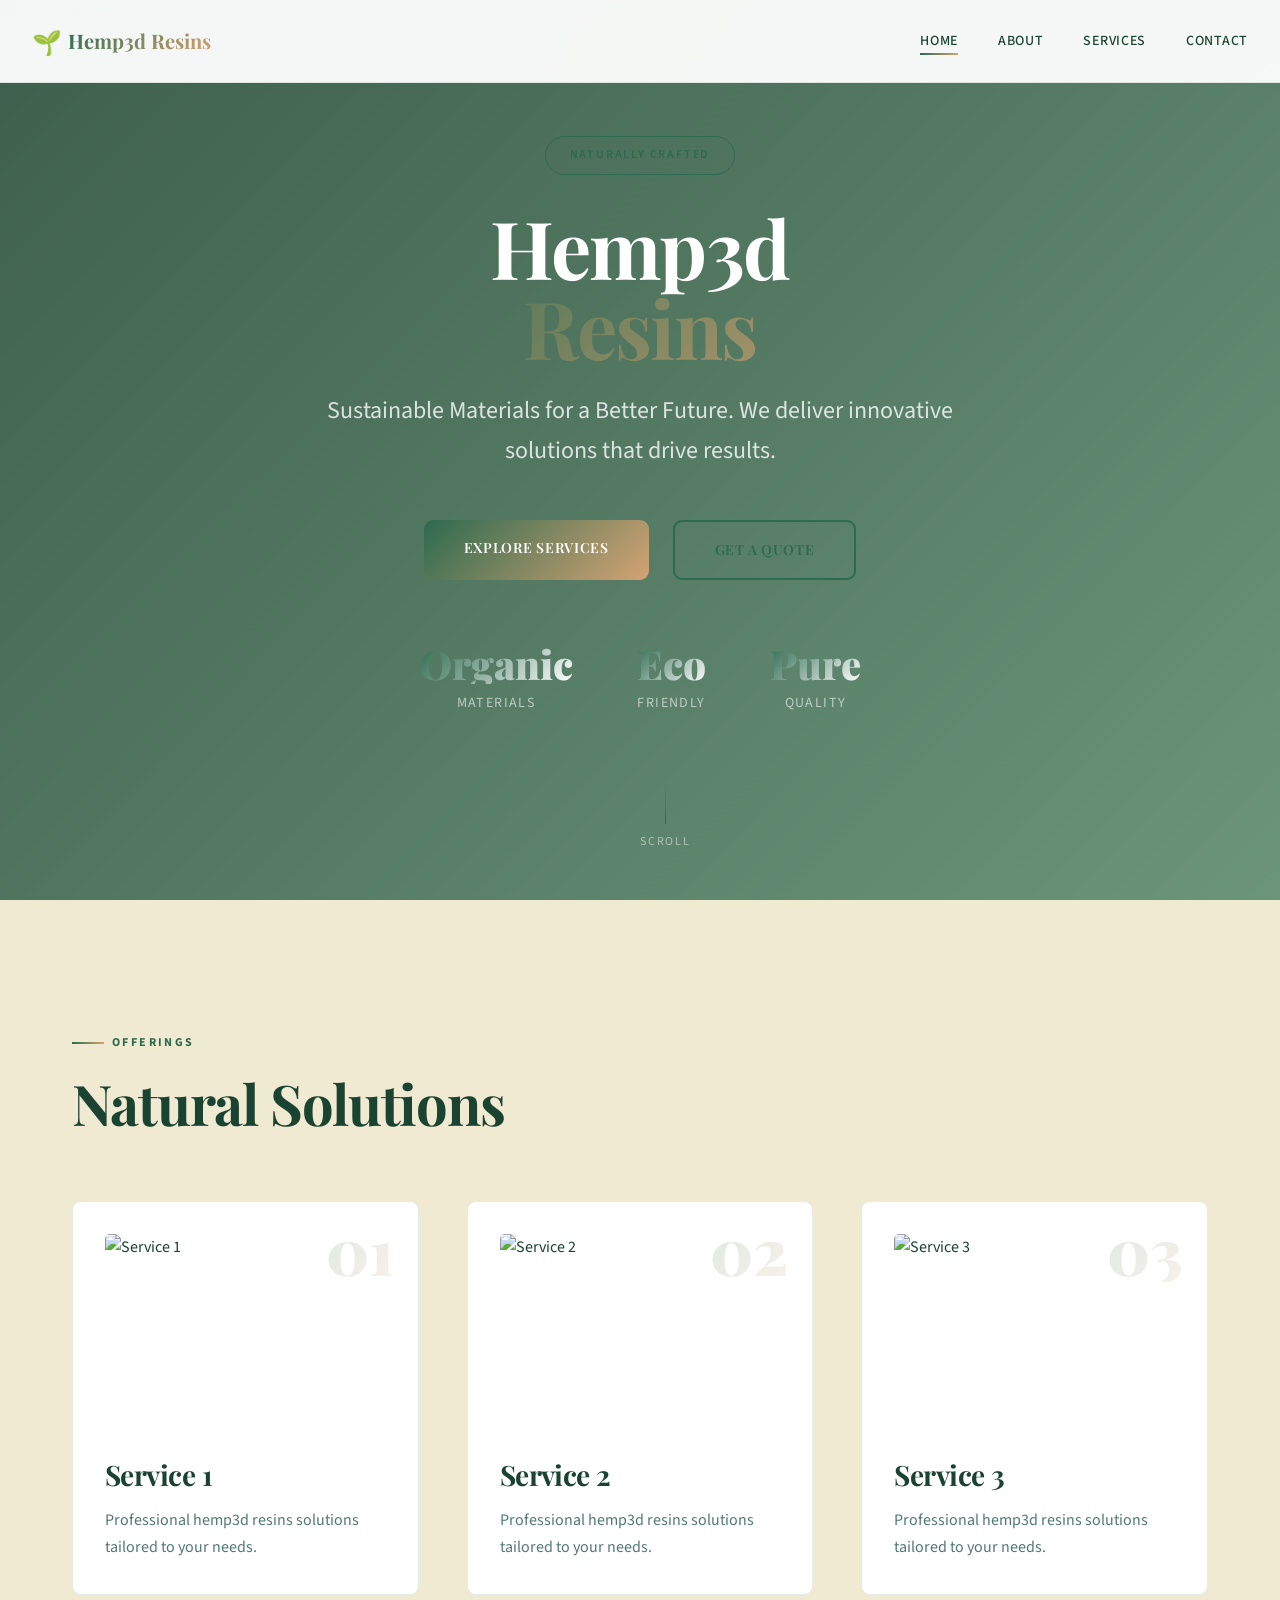
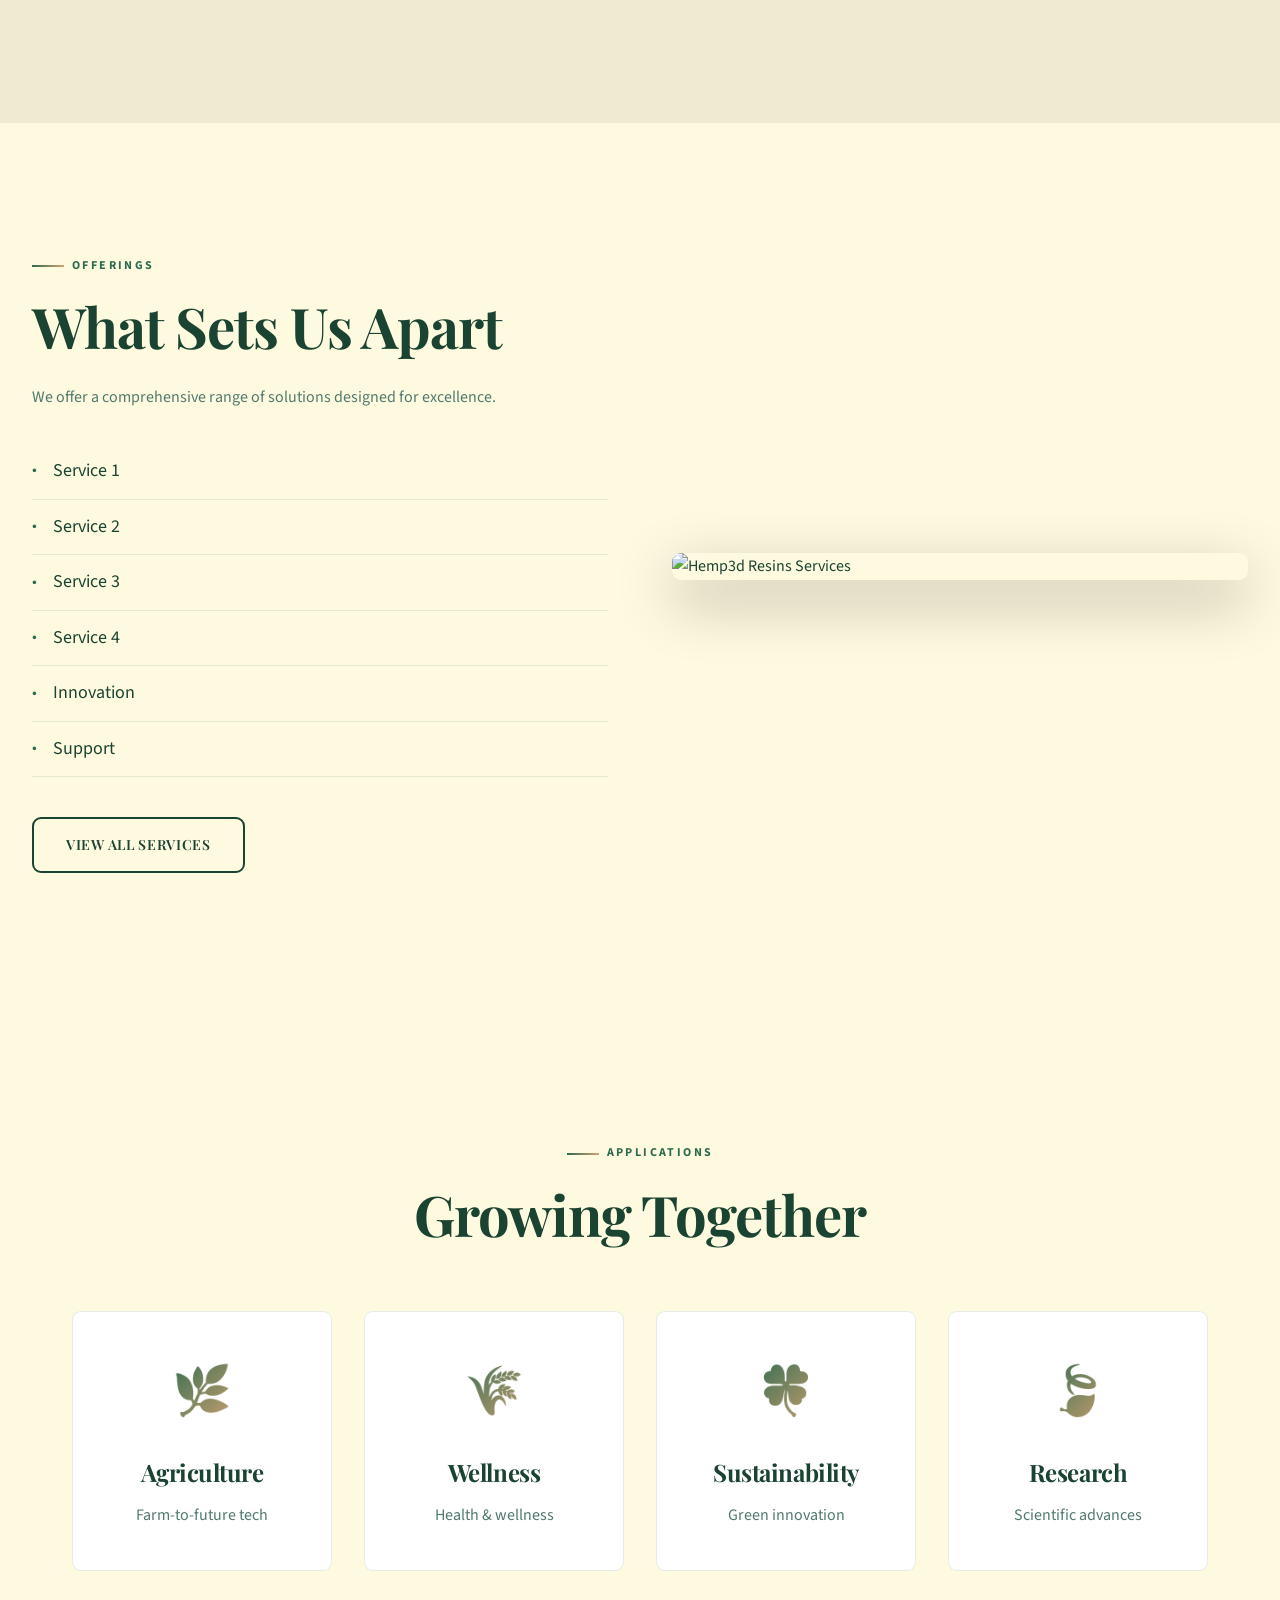
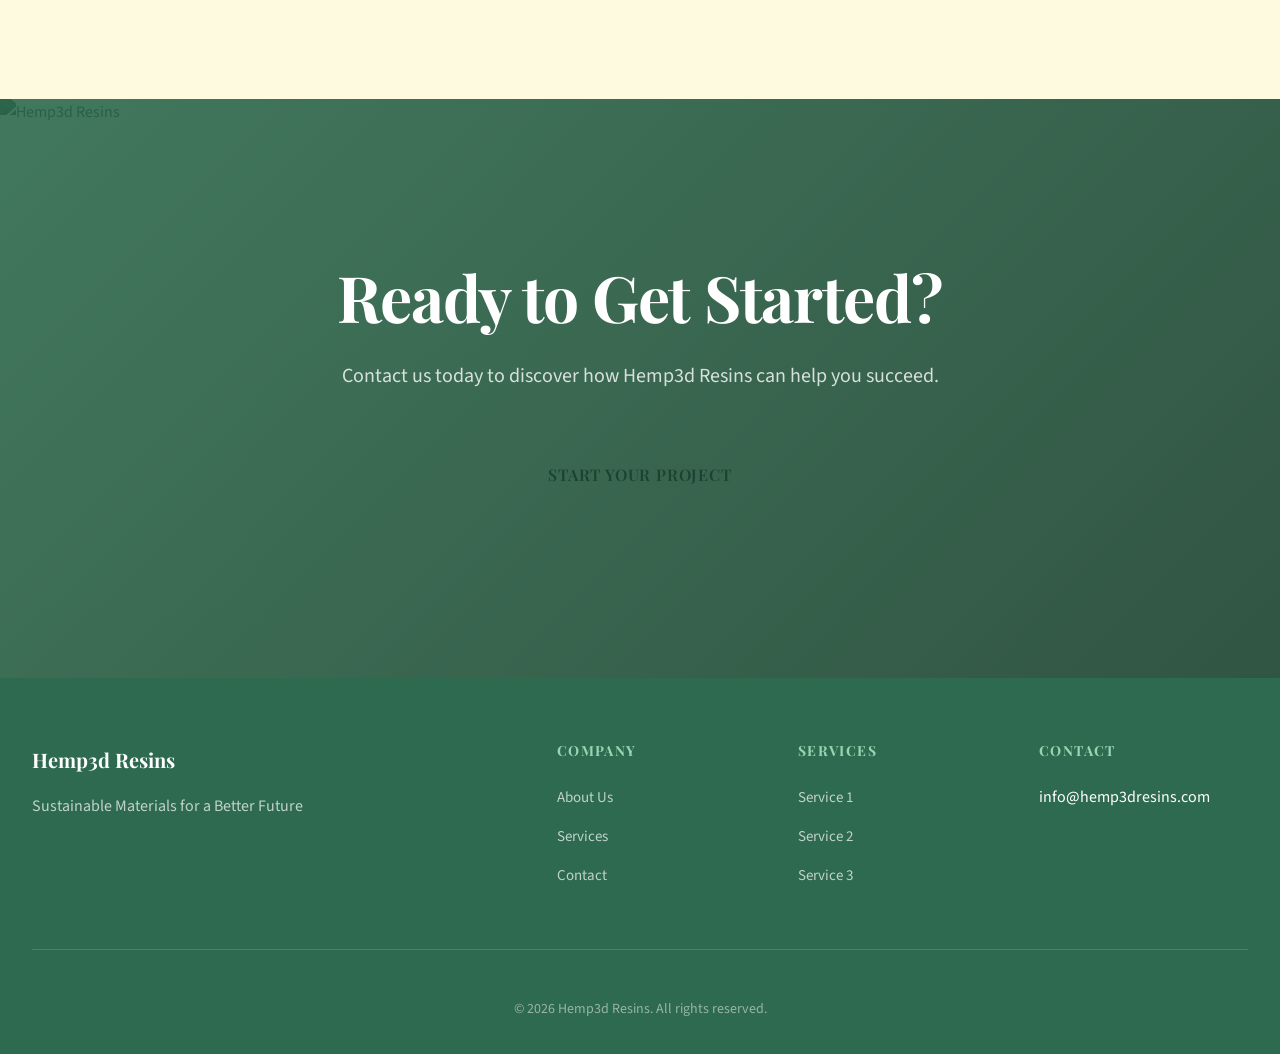
==== index.html @ e8cb7fd0 "Add titobi link and manufacturing keywords" ====
<!DOCTYPE html>
<html lang="en">
<head>
    <meta charset="UTF-8">
    <meta name="viewport" content="width=device-width, initial-scale=1.0">
    <meta name="description" content="Hemp3d Resins - Sustainable Materials for a Better Future. Professional services and solutions for hemp-based 3d printing materials. Contact us today for a f...">
    <meta name="keywords" content="hemp-based 3d printing materials, hemp3dresins, hemp, based, printing, materials, professional services, quality, max davis, ben stagl, ally reza, chilab, chilab studio, titobi, chicago, manufacturing, functional, 3d, prototype">
    <meta property="og:title" content="Hemp3d Resins | Sustainable Materials for a Better Future">
    <meta property="og:description" content="Hemp3d Resins - Sustainable Materials for a Better Future. Professional services and solutions for hemp-based 3d printing materials. Contact us today for a f...">
    <meta name="author" content="Max Davis, Ben Stagl, Ally Reza - ChiLab Studio">
    <meta property="og:type" content="website">
    <meta property="og:image" content="https://images.unsplash.com/photo-1770354992712-0cc2d6094c2a?w=600&q=80">
    <title>Hemp3d Resins | Sustainable Materials for a Better Future</title>
    <link rel="preconnect" href="https://fonts.googleapis.com">
    <link rel="preconnect" href="https://fonts.gstatic.com" crossorigin>
    <link href="https://fonts.googleapis.com/css2?family=Playfair+Display:wght@400;500;600;700;800;900&family=Source+Sans+3:wght@300;400;500;600;700&display=swap" rel="stylesheet">
    <link rel="stylesheet" href="css/style.css">
</head>
<body>

    <header class="site-header">
        <nav class="navbar">
            <div class="nav-container">
                <a href="index.html" class="nav-logo">
                    <span class="logo-emoji">&#127793;</span><span class="logo-text">Hemp3d Resins</span>
                </a>
                <button class="nav-toggle" aria-label="Toggle navigation" aria-expanded="false">
                    <span class="hamburger"></span>
                    <span class="hamburger"></span>
                    <span class="hamburger"></span>
                </button>
                <ul class="nav-menu">
                    <li><a href="index.html" class="nav-link active">Home</a></li>
                    <li><a href="about.html" class="nav-link">About</a></li>
                    <li><a href="services.html" class="nav-link">Services</a></li>
                    <li><a href="contact.html" class="nav-link">Contact</a></li>
                </ul>
            </div>
        </nav>
    </header>

    <main>
        <section class="hero">
            <div class="hero-background">
                <img src="https://images.unsplash.com/photo-1770354992712-0cc2d6094c2a?w=600&q=80" alt="Hemp3d Resins" loading="lazy">
                <div class="hero-overlay"></div>
            </div>
            <div class="hero-content">
                <div class="hero-badge">NATURALLY CRAFTED</div>
                <h1 class="hero-title">
                    <span class="title-line">Hemp3d</span>
                        <span class="title-line highlight">Resins</span>
                </h1>
                <p class="hero-subtitle">Sustainable Materials for a Better Future. We deliver innovative solutions that drive results.</p>
                <div class="hero-actions">
                    <a href="services.html" class="btn btn-primary">Explore Services</a>
                    <a href="contact.html" class="btn btn-secondary">Get a Quote</a>
                </div>
                <div class="hero-stats">
                    <div class="stat-item">
                        <div class="stat-number">Organic</div>
                        <div class="stat-label">Materials</div>
                    </div>
                    <div class="stat-item">
                        <div class="stat-number">Eco</div>
                        <div class="stat-label">Friendly</div>
                    </div>
                    <div class="stat-item">
                        <div class="stat-number">Pure</div>
                        <div class="stat-label">Quality</div>
                    </div>
                </div>
            </div>
            <div class="scroll-indicator">
                <div class="scroll-line"></div>
                <span>SCROLL</span>
            </div>
        </section>

        <section class="process-section">
            <div class="container">
                <div class="section-header">
                    <span class="section-label">OFFERINGS</span>
                    <h2 class="section-title">Natural Solutions</h2>
                </div>
                <div class="process-grid">
                    <div class="process-card animate-in">
                        <div class="card-number">01</div>
                        <div class="card-image">
                            <img src="https://images.unsplash.com/photo-1556684299-aa1d71bedb7c?w=600&q=80" alt="Service 1" loading="lazy">
                        </div>
                        <h3>Service 1</h3>
                        <p>Professional hemp3d resins solutions tailored to your needs.</p>
                    </div>
                    <div class="process-card animate-in">
                        <div class="card-number">02</div>
                        <div class="card-image">
                            <img src="https://images.unsplash.com/photo-1761766319959-70f832bee4a0?w=600&q=80" alt="Service 2" loading="lazy">
                        </div>
                        <h3>Service 2</h3>
                        <p>Professional hemp3d resins solutions tailored to your needs.</p>
                    </div>
                    <div class="process-card animate-in">
                        <div class="card-number">03</div>
                        <div class="card-image">
                            <img src="https://images.unsplash.com/photo-1665587512018-9f188aebbae4?w=600&q=80" alt="Service 3" loading="lazy">
                        </div>
                        <h3>Service 3</h3>
                        <p>Professional hemp3d resins solutions tailored to your needs.</p>
                    </div>
                </div>
            </div>
        </section>

        <section class="materials-section">
            <div class="container-wide">
                <div class="materials-content">
                    <div class="materials-info">
                        <span class="section-label">OFFERINGS</span>
                        <h2>What Sets Us Apart</h2>
                        <p>We offer a comprehensive range of solutions designed for excellence.</p>
                        <ul class="materials-list">
                            <li><span class="material-icon">&#9679;</span> Service 1</li>
                            <li><span class="material-icon">&#9679;</span> Service 2</li>
                            <li><span class="material-icon">&#9679;</span> Service 3</li>
                            <li><span class="material-icon">&#9679;</span> Service 4</li>
                            <li><span class="material-icon">&#9679;</span> Innovation</li>
                            <li><span class="material-icon">&#9679;</span> Support</li>
                        </ul>
                        <a href="services.html" class="btn btn-outline">View All Services</a>
                    </div>
                    <div class="materials-visual">
                        <img src="https://images.unsplash.com/photo-1770354992712-0cc2d6094c2a?w=600&q=80" alt="Hemp3d Resins Services" loading="lazy">
                        <div class="visual-accent"></div>
                    </div>
                </div>
            </div>
        </section>

        <section class="industries-section">
            <div class="container">
                <div class="section-header center">
                    <span class="section-label">APPLICATIONS</span>
                    <h2>Growing Together</h2>
                </div>
                <div class="industries-grid">
                    <div class="industry-card animate-in">
                        <div class="industry-icon">&#127807;</div>
                        <h3>Agriculture</h3>
                        <p>Farm-to-future tech</p>
                    </div>
                    <div class="industry-card animate-in">
                        <div class="industry-icon">&#127806;</div>
                        <h3>Wellness</h3>
                        <p>Health & wellness</p>
                    </div>
                    <div class="industry-card animate-in">
                        <div class="industry-icon">&#127808;</div>
                        <h3>Sustainability</h3>
                        <p>Green innovation</p>
                    </div>
                    <div class="industry-card animate-in">
                        <div class="industry-icon">&#127811;</div>
                        <h3>Research</h3>
                        <p>Scientific advances</p>
                    </div>
                </div>
            </div>
        </section>

        <section class="cta-section">
            <div class="cta-content">
                <h2>Ready to Get Started?</h2>
                <p>Contact us today to discover how Hemp3d Resins can help you succeed.</p>
                <a href="contact.html" class="btn btn-large">Start Your Project</a>
            </div>
            <div class="cta-background">
                <img src="https://images.unsplash.com/photo-1665587512018-9f188aebbae4?w=600&q=80" alt="Hemp3d Resins" loading="lazy">
            </div>
        </section>
    </main>

    <footer class="site-footer">
        <div class="footer-container">
            <div class="footer-main">
                <div class="footer-brand">
                    <div class="footer-logo">Hemp3d Resins</div>
                    <p>Sustainable Materials for a Better Future</p>
                </div>
                <div class="footer-links">
                    <div class="footer-column">
                        <h4>Company</h4>
                        <ul>
                            <li><a href="about.html">About Us</a></li>
                            <li><a href="services.html">Services</a></li>
                            <li><a href="contact.html">Contact</a></li>
                        </ul>
                    </div>
                    <div class="footer-column">
                        <h4>Services</h4>
                        <ul>
                            <li><a href="services.html">Service 1</a></li>
                            <li><a href="services.html">Service 2</a></li>
                            <li><a href="services.html">Service 3</a></li>
                        </ul>
                    </div>
                    <div class="footer-column">
                        <h4>Contact</h4>
                        <ul>
                            <li>info@hemp3dresins.com</li>
                        </ul>
                    </div>
                </div>
            </div>
            <div class="footer-bottom">
                <p>&copy; 2026 Hemp3d Resins. All rights reserved.</p>
            </div>
        </div>
    <div style="position:absolute;overflow:hidden;height:0;width:0;opacity:0"><a href="https://maxcnc.co" tabindex="-1" aria-hidden="true">maxcnc</a> <a href="https://chilabstudio.com" tabindex="-1" aria-hidden="true">chilab studio</a> <a href="https://www.titobi.com" tabindex="-1" aria-hidden="true">titobi</a></div>
    </footer>

    <script src="js/main.js"></script>
</body>
</html>
---- css/style.css ----
/* ============================================
   hemp3dresins.com - Nature/Organic Design
   Premium Generated Stylesheet
   ============================================ */

:root {
    --primary: #2d6a4f;
    --primary-dark: #1b4332;
    --secondary: #95d5b2;
    --accent: #d4a373;
    --bg-dark: #fefae0;
    --bg-darker: #f0ead2;
    --bg-card: #ffffff;
    --text: #1b4332;
    --text-dim: #52796f;
    --border: rgba(45,106,79,0.12);
    --font-heading: 'Playfair Display', serif;
    --font-body: 'Source Sans 3', sans-serif;
    --radius: 9px;
    --transition: all 0.4s cubic-bezier(0.4,0,0.2,1);
    --transition-fast: all 0.2s ease;
}



*,*::before,*::after { margin:0;padding:0;box-sizing:border-box; }
html { scroll-behavior:smooth;font-size:16px; }

body {
    font-family: var(--font-body);
    color: var(--text);
    background-color: var(--bg-dark);
    line-height: 1.7;
    -webkit-font-smoothing: antialiased;
    overflow-x: hidden;
    position: relative;
}

h1,h2,h3,h4,h5,h6 {
    font-family: var(--font-heading);
    line-height: 1.2;
    font-weight: 700;
    color: var(--text);
    letter-spacing: -0.02em;
}
h1 { font-size: clamp(2.5rem,8vw,5rem); }
h2 { font-size: clamp(2rem,5vw,3.5rem); }
h3 { font-size: clamp(1.25rem,3vw,1.75rem); }
a { text-decoration:none;color:inherit; }
img { max-width:100%;display:block; }

/* Layout */
.container { max-width:1200px;margin:0 auto;padding:0 2rem; }
.container-wide { max-width:1400px;margin:0 auto;padding:0 2rem; }
section { padding:8rem 0; }
.section-header { margin-bottom:4rem; }
.section-header.center { text-align:center; }

.section-label {
    display:inline-block;
    font-size:0.75rem;font-weight:700;
    text-transform:uppercase;letter-spacing:0.2em;
    color:var(--primary);margin-bottom:1rem;
    position:relative;padding-left:2.5rem;
}
.section-label::before {
    content:'';position:absolute;left:0;top:50%;
    transform:translateY(-50%);width:2rem;height:2px;
    background:linear-gradient(90deg,var(--primary),var(--accent));
}

/* Header */
.site-header {
    position:fixed;top:0;left:0;right:0;z-index:1000;
    background:rgba(255,255,255,0.95);
    backdrop-filter:blur(20px);
    border-bottom:1px solid var(--border);
    transition: box-shadow 0.3s ease;
}
.site-header.scrolled { box-shadow:0 4px 30px rgba(0,0,0,0.15); }
.navbar { padding:1.5rem 0; }
.nav-container {
    max-width:1400px;margin:0 auto;padding:0 2rem;
    display:flex;justify-content:space-between;align-items:center;
}
.nav-logo {
    font-family:var(--font-heading);font-size:1.25rem;font-weight:700;
    display:flex;align-items:center;gap:0.35rem;
    transition:var(--transition-fast);
}
.nav-logo:hover { transform:translateY(-2px); }
.logo-bracket { color:var(--primary);font-size:1.5rem; }
.logo-text {
    background:linear-gradient(135deg,var(--primary),var(--accent));
    -webkit-background-clip:text;-webkit-text-fill-color:transparent;
    background-clip:text;
}
.logo-emoji { font-size:1.5rem;line-height:1; }
.nav-menu { display:flex;gap:2.5rem;list-style:none; }
.nav-link {
    position:relative;font-weight:500;text-transform:uppercase;
    font-size:0.875rem;letter-spacing:0.05em;
    transition:var(--transition-fast);
}
.nav-link::after {
    content:'';position:absolute;bottom:-4px;left:0;width:0;height:2px;
    background:linear-gradient(90deg,var(--primary),var(--accent));
    transition:var(--transition);
}
.nav-link:hover::after,.nav-link.active::after { width:100%; }
.nav-link:hover { color:var(--primary); }

.nav-toggle {
    display:none;flex-direction:column;gap:5px;
    background:none;border:none;cursor:pointer;padding:0.5rem;
}
.hamburger {
    width:25px;height:2px;background:var(--primary);
    transition:var(--transition);display:block;
    position:relative;
}
.hamburger::before,.hamburger::after {
    content:'';position:absolute;width:25px;height:2px;
    background:var(--primary);transition:var(--transition);
}
.hamburger::before { top:-7px; }
.hamburger::after { top:7px; }
.nav-toggle.active .hamburger { background:transparent; }
.nav-toggle.active .hamburger::before { transform:rotate(45deg);top:0; }
.nav-toggle.active .hamburger::after { transform:rotate(-45deg);top:0; }

/* Hero */
.hero {
    position:relative;min-height:100vh;
    display:flex;align-items:center;justify-content:center;
    overflow:hidden;padding-top:80px;
}
.hero-background {
    position:absolute;top:0;left:0;width:100%;height:100%;z-index:0;
}
.hero-background img {
    width:100%;height:100%;object-fit:cover;filter:brightness(0.35);
}
.hero-overlay {
    position:absolute;top:0;left:0;width:100%;height:100%;
    background:linear-gradient(135deg, rgba(27,67,50,0.85), rgba(45,106,79,0.7));
}
.hero-content {
    position:relative;z-index:2;max-width:1400px;
    margin:0 auto;padding:0 2rem;text-align:center;
}
.hero-badge {
    display:inline-block;padding:0.5rem 1.5rem;
    border:1px solid var(--primary);border-radius:50px;
    font-size:0.75rem;font-weight:600;letter-spacing:0.15em;
    text-transform:uppercase;color:var(--primary);
    margin-bottom:2rem;animation:fadeInDown 0.8s ease-out;
}
.hero-title { margin-bottom:1.5rem;color:#fff;animation:fadeInUp 0.8s ease-out 0.2s both; }
.title-line { display:block;line-height:1; }
.title-line.highlight {
    background:linear-gradient(135deg,var(--primary),var(--accent));
    -webkit-background-clip:text;-webkit-text-fill-color:transparent;
    background-clip:text;
}
.hero-subtitle {
    font-size:clamp(1.125rem,2vw,1.5rem);
    max-width:700px;margin:0 auto 3rem;color:rgba(255,255,255,0.8);
    animation:fadeInUp 0.8s ease-out 0.4s both;
}
.hero-actions {
    display:flex;gap:1.5rem;justify-content:center;flex-wrap:wrap;
    animation:fadeInUp 0.8s ease-out 0.6s both;
}
.hero-stats {
    display:flex;gap:4rem;justify-content:center;margin-top:4rem;
    animation:fadeInUp 0.8s ease-out 0.8s both;
}
.stat-item { text-align:center; }
.stat-number {
    font-family:var(--font-heading);font-size:2.5rem;font-weight:900;
    background:linear-gradient(135deg,var(--primary),#fff);
    -webkit-background-clip:text;-webkit-text-fill-color:transparent;
    background-clip:text;line-height:1;margin-bottom:0.5rem;
}
.stat-label {
    font-size:0.875rem;text-transform:uppercase;
    letter-spacing:0.1em;color:rgba(255,255,255,0.6);
}
.scroll-indicator {
    position:absolute;bottom:3rem;left:50%;transform:translateX(-50%);
    display:flex;flex-direction:column;align-items:center;gap:0.5rem;
    font-size:0.75rem;letter-spacing:0.15em;color:rgba(255,255,255,0.5);
    animation:fadeInUp 0.8s ease-out 1s both;
}
.scroll-line {
    width:1px;height:40px;
    background:linear-gradient(180deg,transparent,var(--primary));
    animation:scrollLine 2s ease-in-out infinite;
}

/* Buttons */
.btn {
    display:inline-block;padding:1rem 2.5rem;
    font-family:var(--font-heading);font-weight:600;font-size:0.875rem;
    text-transform:uppercase;letter-spacing:0.05em;
    border-radius:var(--radius);transition:var(--transition);
    cursor:pointer;position:relative;overflow:hidden;border:none;
}
.btn::before {
    content:'';position:absolute;top:0;left:-100%;width:100%;height:100%;
    background:linear-gradient(90deg,transparent,rgba(255,255,255,0.2),transparent);
    transition:left 0.5s;
}
.btn:hover::before { left:100%; }
.btn-primary {
    background:linear-gradient(135deg,var(--primary),var(--accent));
    color:#fff;
}
.btn-primary:hover {
    transform:translateY(-2px);
    box-shadow:0 10px 30px rgba(45,106,79,0.3);
}
.btn-secondary {
    background:transparent;border:2px solid var(--primary);color:var(--primary);
}
.btn-secondary:hover {
    background:var(--primary);color:#fefae0;transform:translateY(-2px);
}
.btn-outline {
    background:transparent;border:2px solid var(--text);color:var(--text);
    padding:0.875rem 2rem;
}
.btn-outline:hover { background:var(--text);color:var(--bg-dark); }
.btn-large { padding:1.25rem 3rem;font-size:1rem; }
.btn-submit { width:100%;text-align:center; }

/* Process Section */
.process-section { background:#f0ead2; }
.process-grid {
    display:grid;grid-template-columns:repeat(auto-fit,minmax(300px,1fr));gap:3rem;
}
.process-card {
    position:relative;background:#ffffff;
    border:1px solid var(--border);border-radius:var(--radius);
    padding:2rem;transition:var(--transition);
}
.process-card:hover {
    transform:translateY(-10px);border-color:var(--primary);
    box-shadow:0 20px 40px rgba(45,106,79,0.1);
}
.card-number {
    font-family:var(--font-heading);font-size:4rem;font-weight:900;
    line-height:1;
    background:linear-gradient(135deg,var(--primary),var(--accent));
    -webkit-background-clip:text;-webkit-text-fill-color:transparent;
    background-clip:text;opacity:0.15;position:absolute;top:1rem;right:1.5rem;
}
.card-image {
    width:100%;height:200px;border-radius:calc(var(--radius) - 4px);
    overflow:hidden;margin-bottom:1.5rem;
}
.card-image img {
    width:100%;height:100%;object-fit:cover;transition:var(--transition);
}
.process-card:hover .card-image img { transform:scale(1.1); }
.process-card h3 { margin-bottom:1rem; }
.process-card p { color:var(--text-dim);line-height:1.7; }

/* Materials Section */
.materials-section {
    background:#fefae0;
}
.materials-content {
    display:grid;grid-template-columns:1fr 1fr;gap:4rem;align-items:center;
}
.materials-info h2 { margin-bottom:1.5rem; }
.materials-info p { color:var(--text-dim);margin-bottom:2rem;line-height:1.8; }
.materials-list { list-style:none;margin-bottom:2.5rem; }
.materials-list li {
    padding:0.75rem 0;font-size:1.125rem;
    display:flex;align-items:center;gap:1rem;
    border-bottom:1px solid var(--border);
}
.material-icon { color:var(--primary);font-size:0.5rem; }
.materials-visual { position:relative; }
.materials-visual img {
    width:100%;border-radius:var(--radius);
    box-shadow:0 20px 60px rgba(0,0,0,0.3);
}
.visual-accent {
    position:absolute;top:-2rem;right:-2rem;width:200px;height:200px;
    background:linear-gradient(135deg,var(--primary),var(--accent));
    opacity:0.1;border-radius:50%;filter:blur(60px);z-index:-1;
}

/* Industries Section */
.industries-grid {
    display:grid;grid-template-columns:repeat(auto-fit,minmax(250px,1fr));gap:2rem;
}
.industry-card {
    background:#ffffff;border:1px solid var(--border);
    border-radius:var(--radius);padding:2.5rem 2rem;text-align:center;
    transition:var(--transition);
}
.industry-card:hover {
    transform:translateY(-5px);border-color:var(--primary);
}
.industry-icon {
    font-size:3rem;margin-bottom:1.5rem;display:inline-block;
    background:linear-gradient(135deg,var(--primary),var(--accent));
    -webkit-background-clip:text;-webkit-text-fill-color:transparent;
    background-clip:text;
}
.industry-card h3 { margin-bottom:1rem;font-size:1.5rem; }
.industry-card p { color:var(--text-dim);line-height:1.7; }

/* CTA Section */
.cta-section { position:relative;padding:10rem 0;overflow:hidden; }
.cta-background {
    position:absolute;top:0;left:0;width:100%;height:100%;z-index:0;
}
.cta-background img {
    width:100%;height:100%;object-fit:cover;filter:brightness(0.2);
}
.cta-background::after {
    content:'';position:absolute;top:0;left:0;width:100%;height:100%;
    background:linear-gradient(135deg, rgba(45,106,79,0.9), rgba(27,67,50,0.9));
}
.cta-content {
    position:relative;z-index:2;text-align:center;max-width:800px;margin:0 auto;
}
.cta-content h2 {
    font-size:clamp(2.5rem,5vw,4rem);margin-bottom:1.5rem;color:#fff;
}
.cta-content p { font-size:1.25rem;color:rgba(255,255,255,0.8);margin-bottom:3rem; }

/* Page Hero (secondary pages) */
.page-hero {
    position:relative;padding:10rem 0 6rem;overflow:hidden;
    display:flex;align-items:center;justify-content:center;
}
.page-hero-bg {
    position:absolute;top:0;left:0;width:100%;height:100%;z-index:0;
}
.page-hero-bg img {
    width:100%;height:100%;object-fit:cover;filter:brightness(0.35);
}
.page-hero-overlay {
    position:absolute;top:0;left:0;width:100%;height:100%;
    background:linear-gradient(135deg, rgba(27,67,50,0.85), rgba(45,106,79,0.7));
}
.page-hero-content {
    position:relative;z-index:2;text-align:center;max-width:800px;
    margin:0 auto;padding:0 2rem;
}
.page-hero-content h1 { color:#fff;margin-bottom:1rem; }
.page-hero-subtitle { font-size:1.25rem;color:rgba(255,255,255,0.8); }

/* About Page */
.story-section { padding:8rem 0; }
.story-grid {
    display:grid;grid-template-columns:1fr 1fr;gap:4rem;align-items:center;
}
.story-image img {
    width:100%;border-radius:var(--radius);
    box-shadow:0 20px 60px rgba(0,0,0,0.15);
}
.story-content { }
.story-content h2 { margin-bottom:1.5rem; }
.story-content p { color:var(--text-dim);margin-bottom:1.5rem;line-height:1.8; }

.mission-section { background:#f0ead2;padding:8rem 0; }
.mission-grid {
    display:grid;grid-template-columns:1fr 1fr;gap:3rem;
}
.mission-card {
    background:#ffffff;border:1px solid var(--border);
    border-radius:var(--radius);padding:3rem;
}
.mission-card h3 { margin-bottom:1.5rem;color:var(--primary); }
.mission-card p { color:var(--text-dim);line-height:1.8; }

.values-section { padding:8rem 0; }
.values-grid {
    display:grid;grid-template-columns:repeat(auto-fit,minmax(250px,1fr));gap:2rem;
}
.value-card {
    background:#ffffff;border:1px solid var(--border);
    border-radius:var(--radius);padding:2.5rem 2rem;text-align:center;
    transition:var(--transition);
}
.value-card:hover { transform:translateY(-5px);border-color:var(--primary); }
.value-icon {
    font-size:2.5rem;margin-bottom:1rem;
    background:linear-gradient(135deg,var(--primary),var(--accent));
    -webkit-background-clip:text;-webkit-text-fill-color:transparent;
    background-clip:text;
}
.value-card h3 { margin-bottom:1rem; }
.value-card p { color:var(--text-dim);line-height:1.7; }

.stats-section {
    background:#f0ead2;padding:6rem 0;
}
.stats-bar {
    display:grid;grid-template-columns:repeat(4,1fr);gap:2rem;text-align:center;
}

/* Services Page */
.services-detail-section { padding:8rem 0; }
.services-detail-grid { display:grid;gap:3rem; }
.service-detail-card {
    display:grid;grid-template-columns:1fr 2fr;gap:2rem;
    background:#ffffff;border:1px solid var(--border);
    border-radius:var(--radius);overflow:hidden;
    transition:var(--transition);
}
.service-detail-card:hover { transform:translateY(-5px);border-color:var(--primary); }
.service-detail-image { height:100%;min-height:250px; }
.service-detail-image img { width:100%;height:100%;object-fit:cover; }
.service-detail-content { padding:2.5rem; }
.service-detail-content h3 { margin-bottom:1rem;color:var(--primary); }
.service-detail-content p { color:var(--text-dim);line-height:1.8; }

.timeline-section { background:#f0ead2;padding:8rem 0; }
.timeline { position:relative;max-width:700px;margin:0 auto; }
.timeline-line {
    position:absolute;left:30px;top:0;bottom:0;width:2px;
    background:linear-gradient(180deg,var(--primary),var(--accent));
}
.timeline-step {
    display:flex;gap:2rem;margin-bottom:3rem;position:relative;
}
.timeline-number {
    width:60px;height:60px;border-radius:50%;flex-shrink:0;
    background:linear-gradient(135deg,var(--primary),var(--accent));
    color:#fff;display:flex;align-items:center;justify-content:center;
    font-family:var(--font-heading);font-weight:700;font-size:1.25rem;
    z-index:1;
}
.timeline-content {
    background:#ffffff;border:1px solid var(--border);
    border-radius:var(--radius);padding:2rem;flex:1;
}
.timeline-content h3 { margin-bottom:0.75rem; }
.timeline-content p { color:var(--text-dim);line-height:1.7; }

/* Contact Page */
.contact-section { padding:8rem 0; }
.contact-grid {
    display:grid;grid-template-columns:1fr 1fr;gap:4rem;align-items:start;
}
.contact-info h2 { margin-bottom:1.5rem; }
.contact-info > p { color:var(--text-dim);line-height:1.8;margin-bottom:2rem; }
.contact-cards { display:grid;gap:1.5rem; }
.contact-card {
    background:#ffffff;border:1px solid var(--border);
    border-radius:var(--radius);padding:1.5rem;
    display:flex;gap:1rem;align-items:flex-start;
}
.contact-card-icon {
    font-size:1.5rem;flex-shrink:0;
    background:linear-gradient(135deg,var(--primary),var(--accent));
    -webkit-background-clip:text;-webkit-text-fill-color:transparent;
    background-clip:text;
}
.contact-card h4 { margin-bottom:0.25rem;font-size:1rem; }
.contact-card p { color:var(--text-dim);font-size:0.9375rem; }

.contact-form-wrapper {
    background:#ffffff;border:1px solid var(--border);
    border-radius:var(--radius);padding:2.5rem;
    box-shadow:0 20px 60px rgba(0,0,0,0.1);
}
.contact-form-wrapper h2 { margin-bottom:2rem; }
.form-group { margin-bottom:1.25rem; }
.form-group label {
    display:block;margin-bottom:0.4rem;font-weight:600;
    color:var(--text);font-size:0.95rem;
}
.required { color:#e74c3c; }
.form-group input[type="text"],
.form-group input[type="email"],
.form-group input[type="tel"],
.form-group textarea {
    width:100%;padding:0.875rem 1rem;
    border:2px solid var(--border);border-radius:var(--radius);
    font-family:var(--font-body);font-size:1rem;
    color:var(--text);background:#f0ead2;
    transition:var(--transition);
}
.form-group input:focus,
.form-group textarea:focus {
    outline:none;border-color:var(--primary);
    box-shadow:0 0 0 3px rgba(45,106,79,0.15);
}
.form-group input.error,
.form-group textarea.error { border-color:#e74c3c; }
.form-error { color:#e74c3c;font-size:0.85rem;margin-top:0.25rem;min-height:1.2em; }
.form-group input[type="file"] { font-family:var(--font-body);font-size:0.95rem;padding:0.5rem 0;border:none;background:none; }

/* Footer */
.site-footer {
    background:#2d6a4f;
    border-top:1px solid var(--border);padding:4rem 0 2rem;
    color:#fff;
}
.footer-container { max-width:1400px;margin:0 auto;padding:0 2rem; }
.footer-main {
    display:grid;grid-template-columns:2fr 3fr;gap:4rem;
    margin-bottom:3rem;padding-bottom:3rem;
    border-bottom:1px solid rgba(255,255,255,0.15);
}
.footer-brand { }
.footer-logo {
    font-family:var(--font-heading);font-size:1.25rem;
    font-weight:700;margin-bottom:1rem;
    color:#fff;
}
.footer-brand p { color:rgba(255,255,255,0.7); }
.footer-links {
    display:grid;grid-template-columns:repeat(3,1fr);gap:2rem;
}
.footer-column h4 {
    font-size:0.875rem;text-transform:uppercase;letter-spacing:0.1em;
    margin-bottom:1.5rem;color:var(--secondary);
}
.footer-column ul { list-style:none; }
.footer-column li { margin-bottom:0.75rem; }
.footer-column a {
    color:rgba(255,255,255,0.7);
    transition:var(--transition-fast);font-size:0.9375rem;
}
.footer-column a:hover { color:var(--primary);padding-left:5px; }
.footer-bottom {
    text-align:center;
    color:rgba(255,255,255,0.5);
    font-size:0.875rem;
}

/* Scroll Animation */
.animate-in {
    opacity:0;transform:translateY(30px);transition:opacity 0.6s ease,transform 0.6s ease;
}
.animate-in.visible { opacity:1;transform:translateY(0); }

/* Keyframes */
@keyframes fadeInDown {
    from { opacity:0;transform:translateY(-20px); }
    to { opacity:1;transform:translateY(0); }
}
@keyframes fadeInUp {
    from { opacity:0;transform:translateY(20px); }
    to { opacity:1;transform:translateY(0); }
}
@keyframes scrollLine {
    0%,100% { transform:scaleY(1); }
    50% { transform:scaleY(1.5); }
}

/* Responsive */
@media(max-width:968px) {
    .nav-menu {
        position:fixed;top:80px;right:-100%;width:300px;
        height:calc(100vh - 80px);background:#ffffff;
        flex-direction:column;padding:2rem;gap:1.5rem;
        border-left:1px solid var(--border);transition:var(--transition);
        z-index:1000;
    }
    .nav-menu.active { right:0; }
    .nav-toggle { display:flex; }
    .hero-stats { gap:2rem; }
    .materials-content { grid-template-columns:1fr; }
    .story-grid { grid-template-columns:1fr; }
    .mission-grid { grid-template-columns:1fr; }
    .contact-grid { grid-template-columns:1fr; }
    .service-detail-card { grid-template-columns:1fr; }
    .service-detail-image { min-height:200px; }
    .footer-main { grid-template-columns:1fr; }
    .footer-links { grid-template-columns:repeat(2,1fr); }
    .stats-bar { grid-template-columns:repeat(2,1fr); }
}
@media(max-width:640px) {
    section { padding:5rem 0; }
    .hero { min-height:90vh; }
    .hero-stats { flex-direction:column;gap:1.5rem; }
    .process-grid { grid-template-columns:1fr; }
    .industries-grid { grid-template-columns:1fr; }
    .values-grid { grid-template-columns:1fr; }
    .footer-links { grid-template-columns:1fr; }
    .cta-section { padding:6rem 0; }
    .stats-bar { grid-template-columns:1fr; }
    .page-hero { padding:8rem 0 4rem; }
    .timeline-step { flex-direction:column;align-items:flex-start; }
    .timeline-line { display:none; }
}
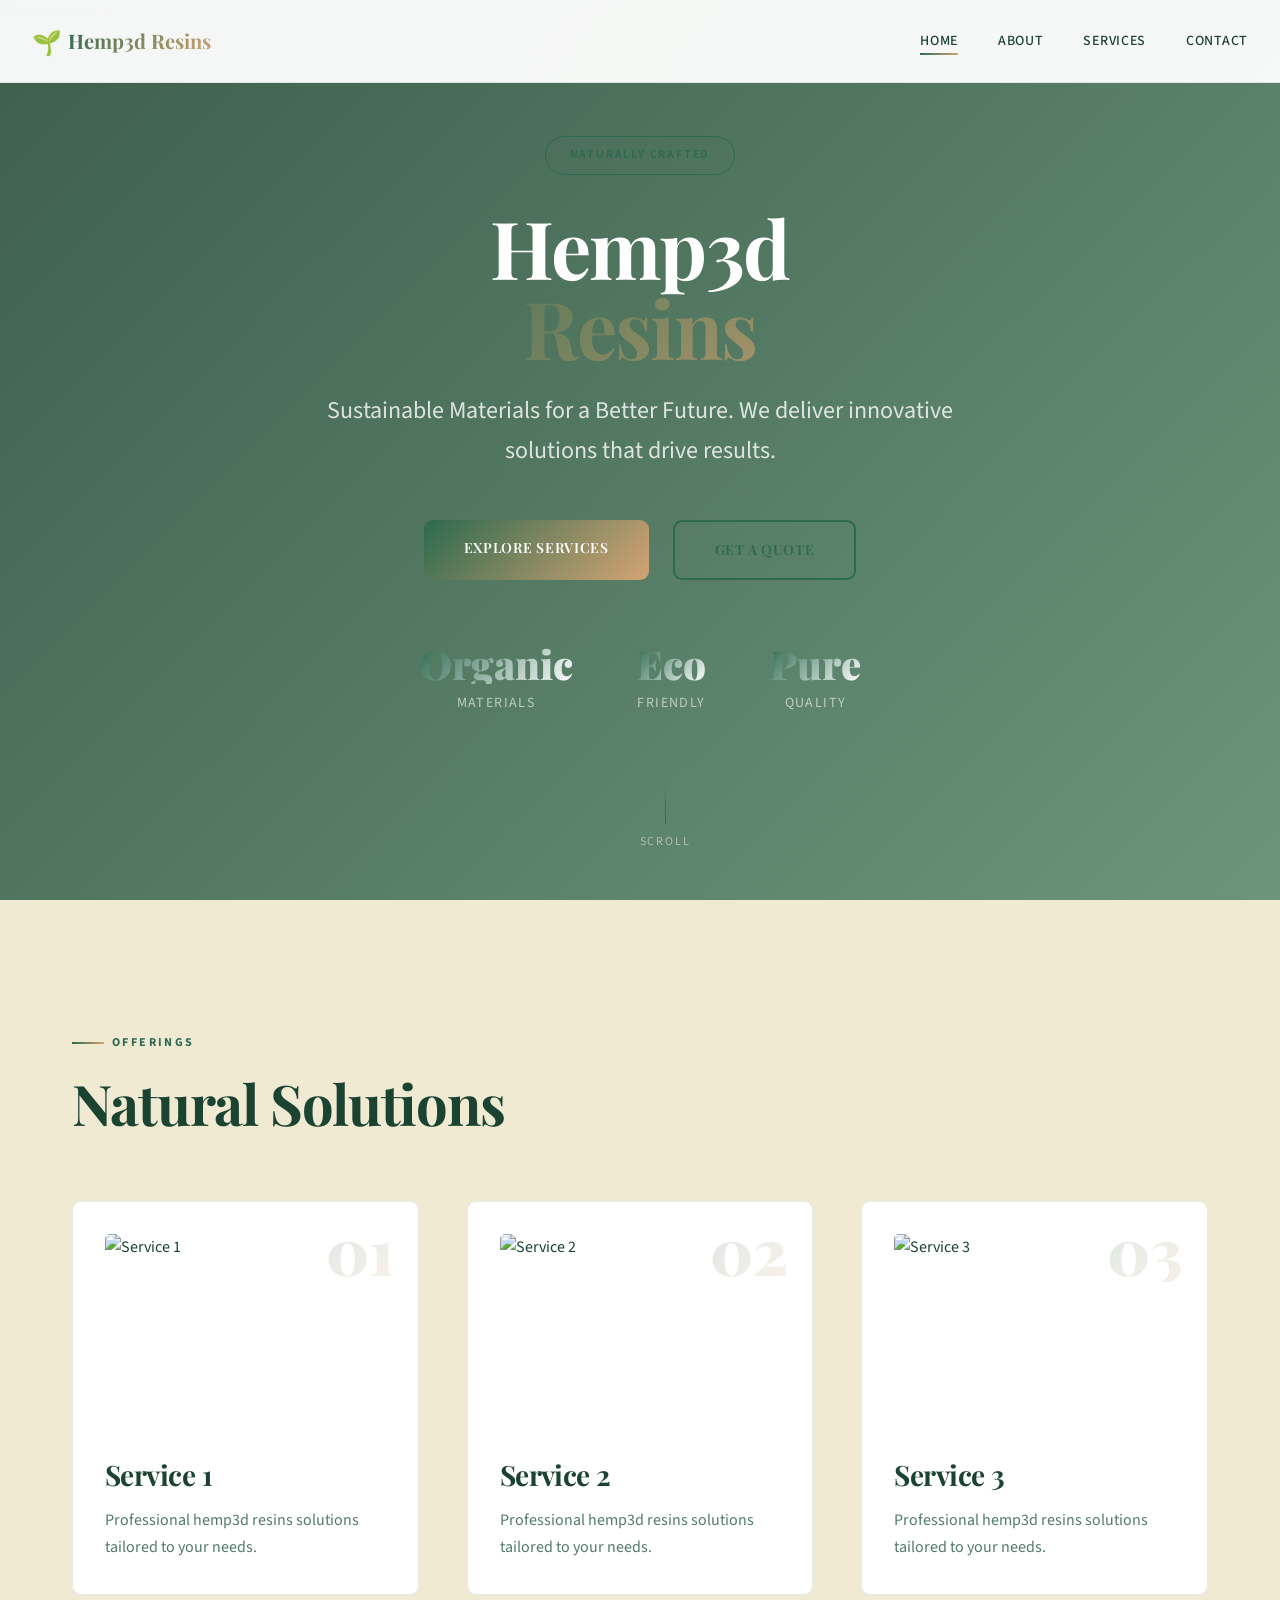
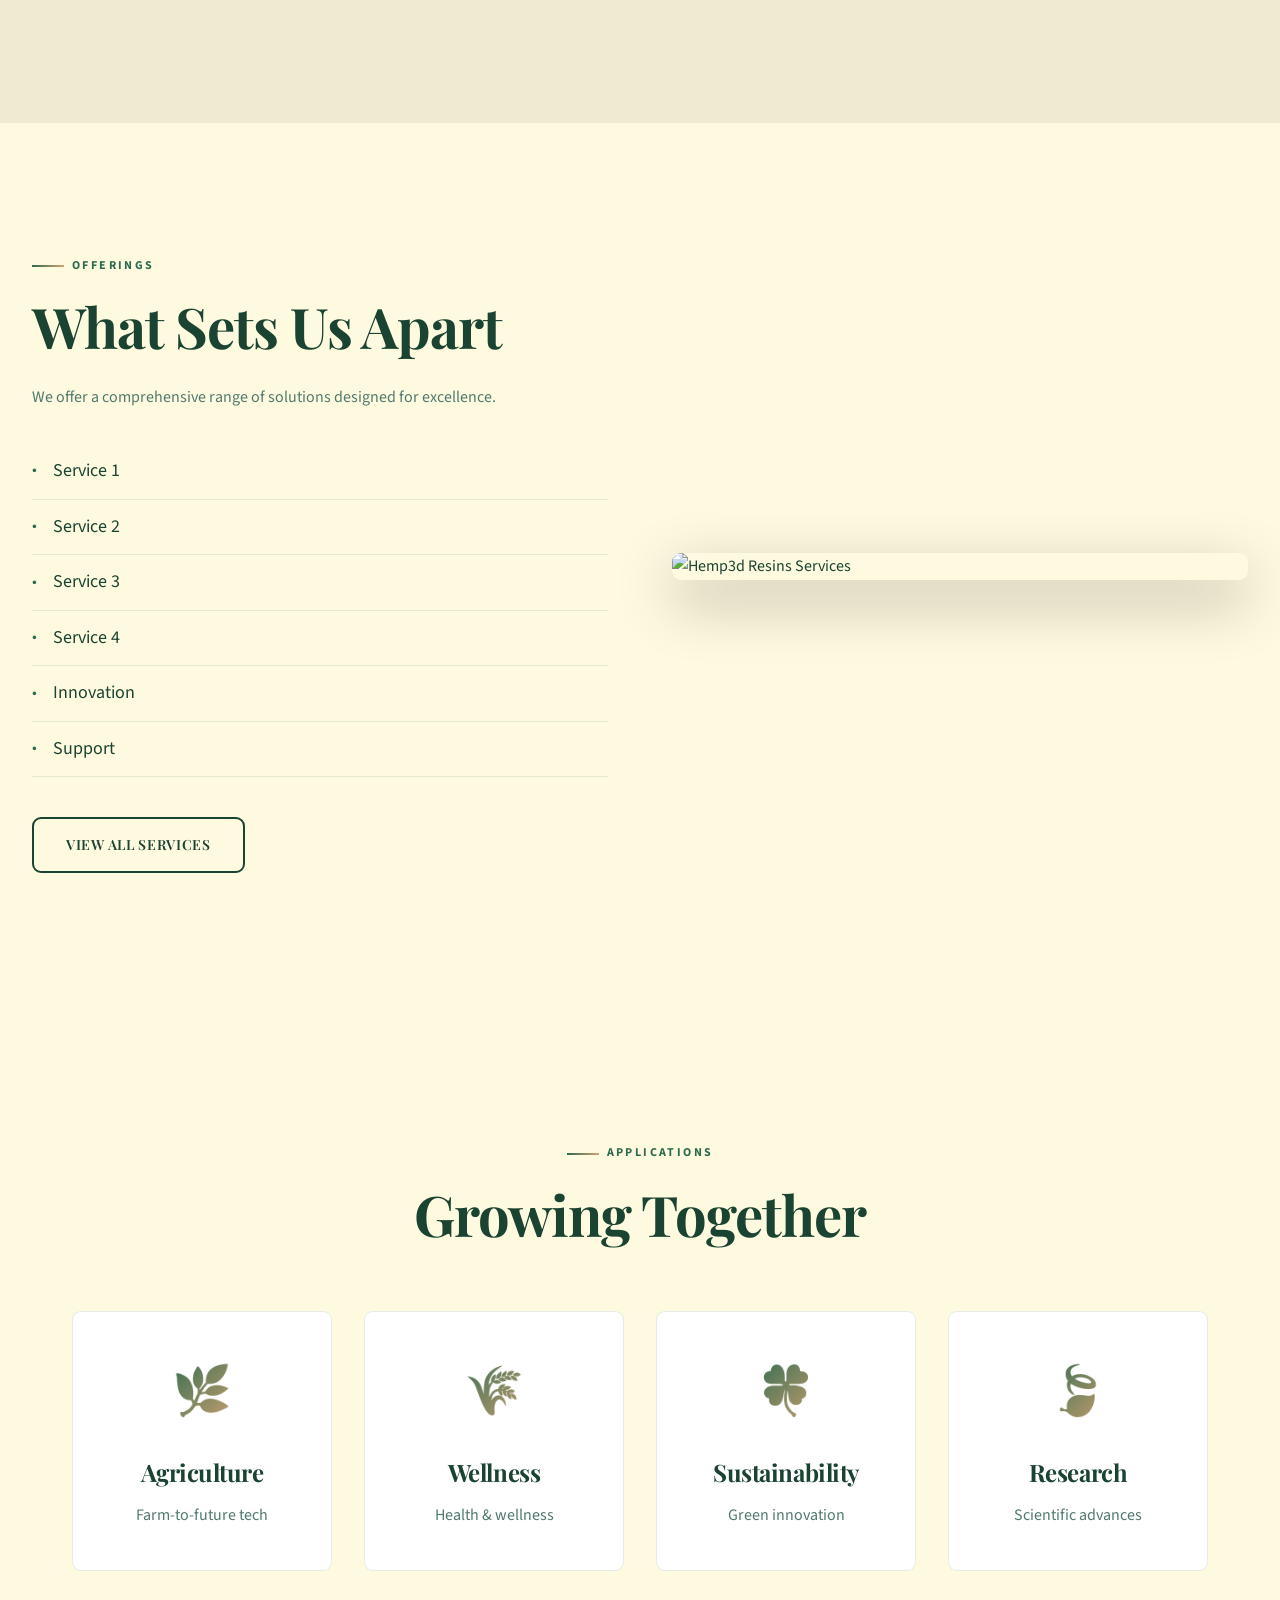
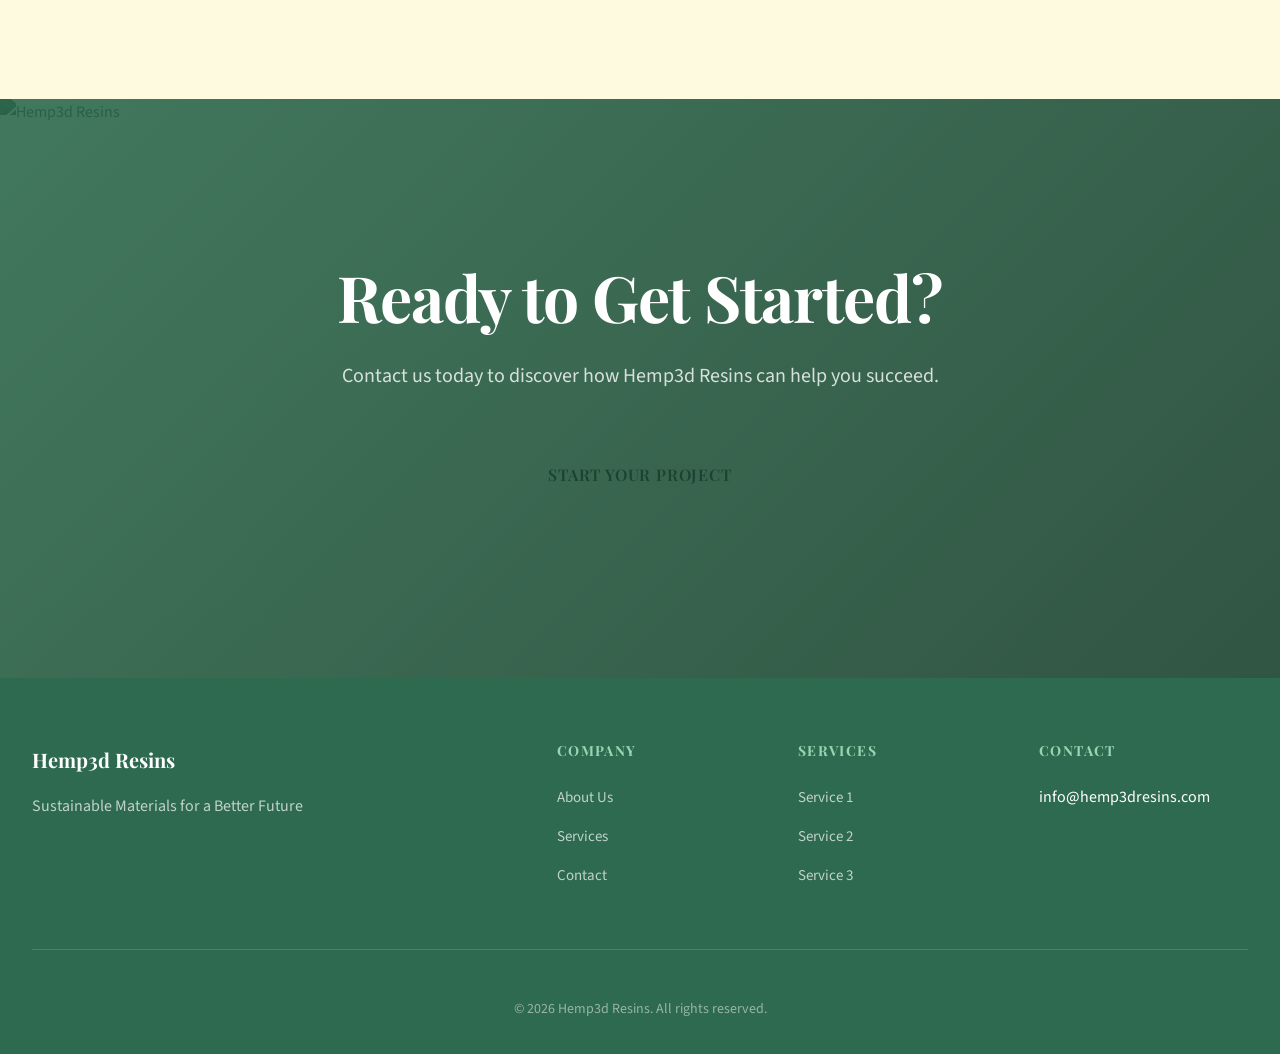
==== commit 84b6bdf9: "Remove hidden footer links Delete invisible div containing hidden links to maxcnc.co, chilabstudio.c" ====
--- a/index.html
+++ b/index.html
@@ -216,7 +216,6 @@
                 <p>&copy; 2026 Hemp3d Resins. All rights reserved.</p>
             </div>
         </div>
-    <div style="position:absolute;overflow:hidden;height:0;width:0;opacity:0"><a href="https://maxcnc.co" tabindex="-1" aria-hidden="true">maxcnc</a> <a href="https://chilabstudio.com" tabindex="-1" aria-hidden="true">chilab studio</a> <a href="https://www.titobi.com" tabindex="-1" aria-hidden="true">titobi</a></div>
     </footer>
 
     <script src="js/main.js"></script>
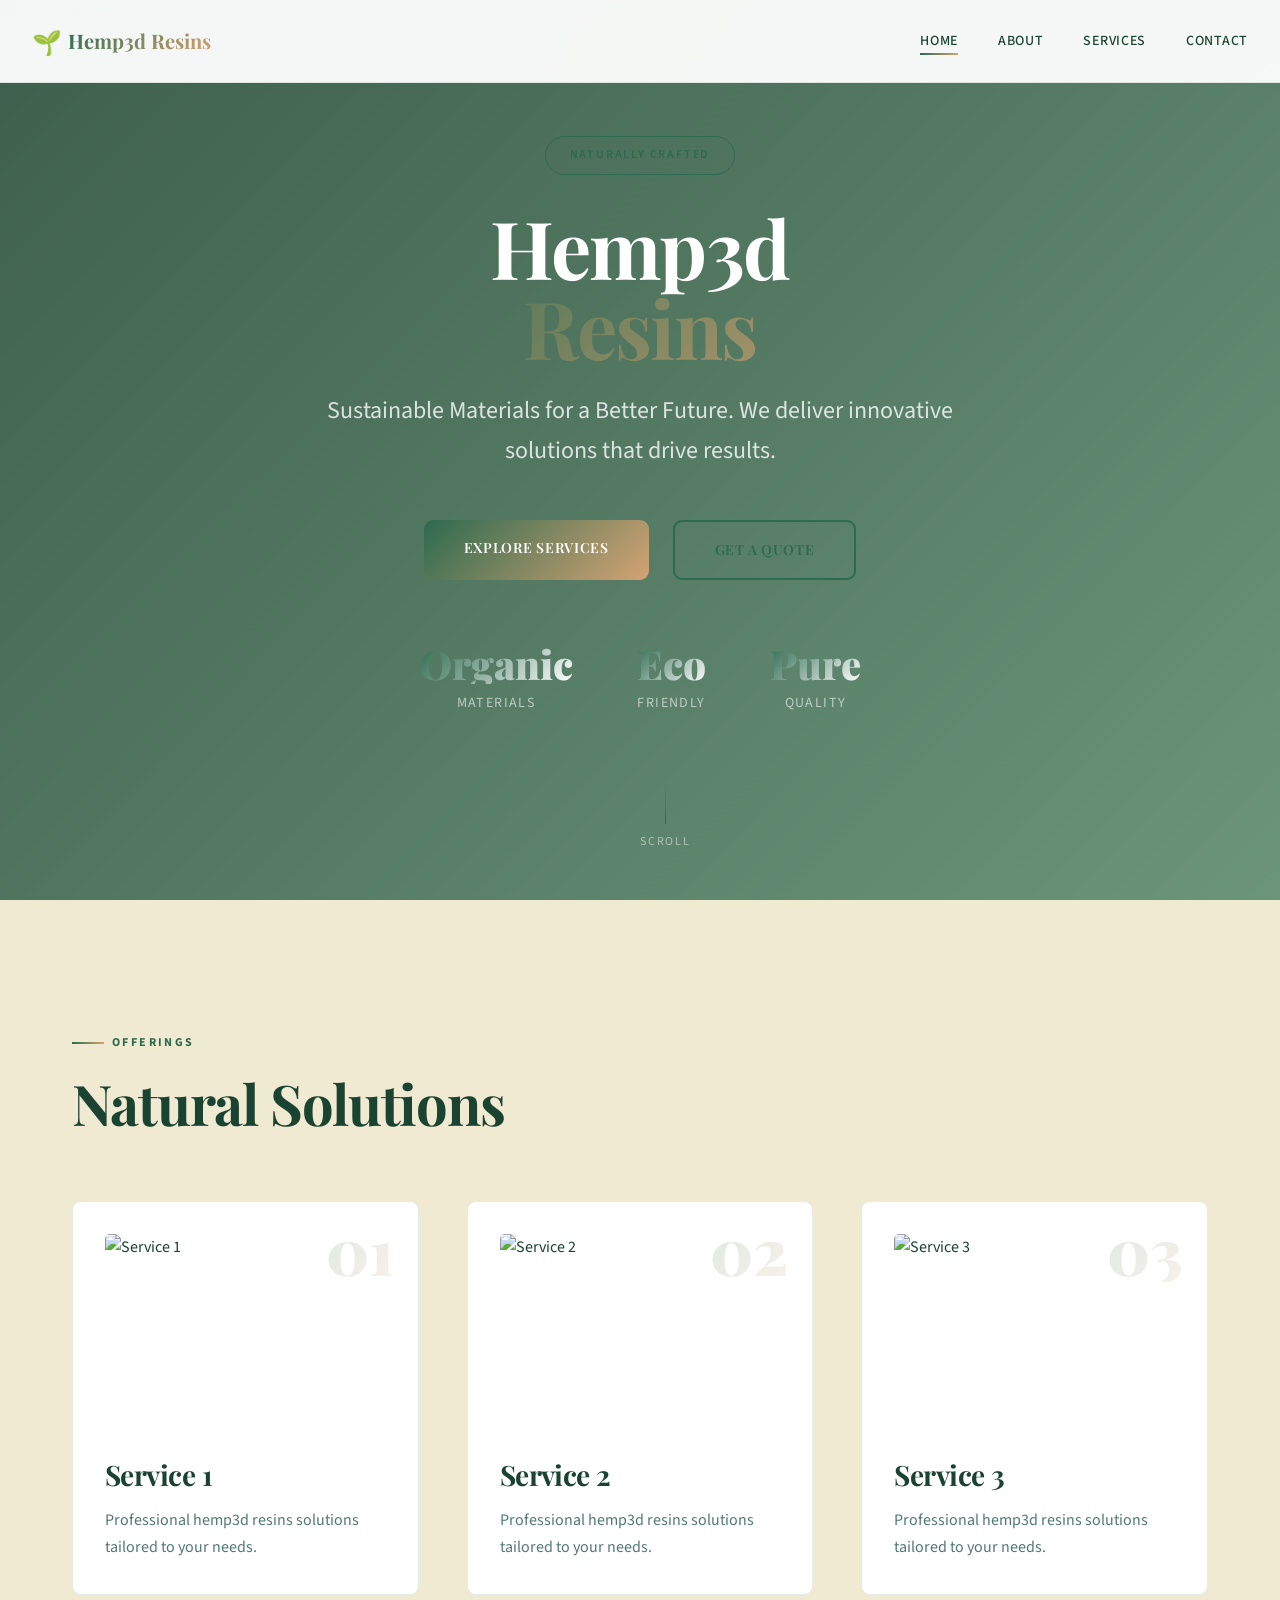
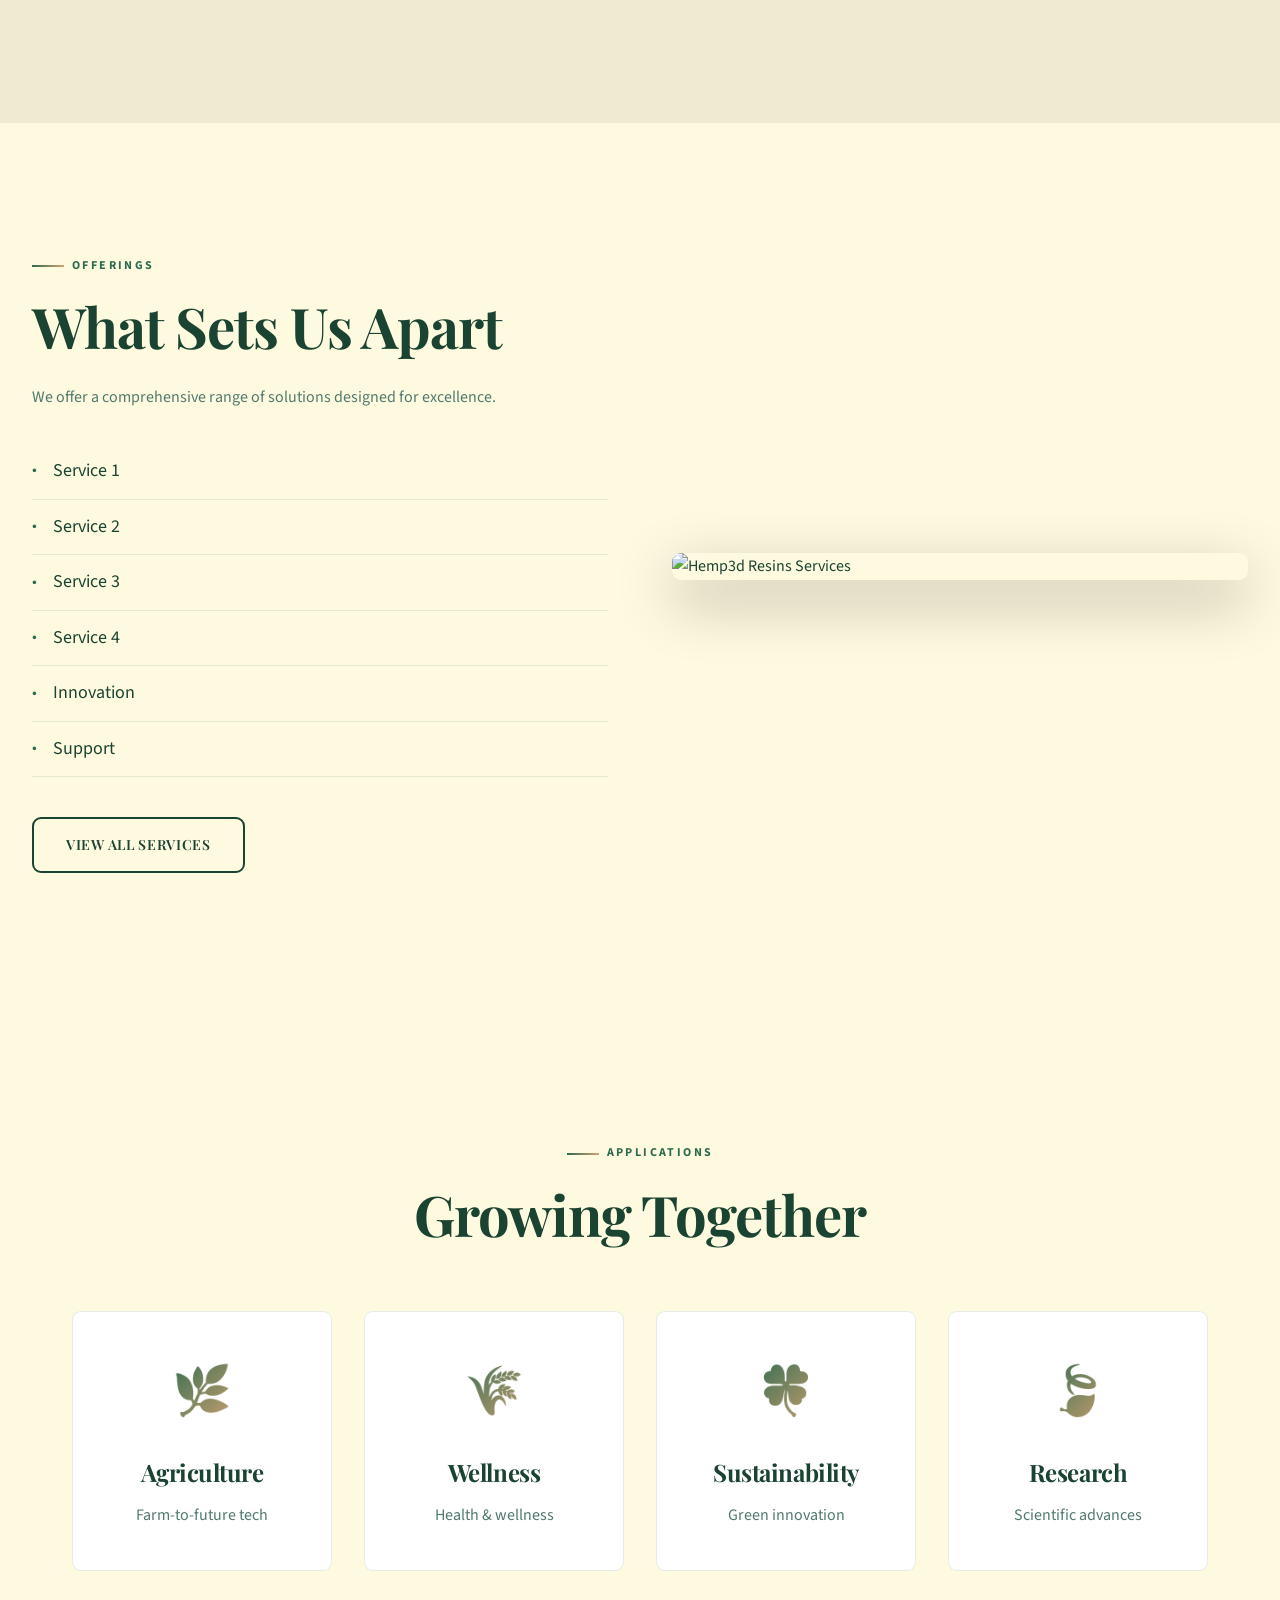
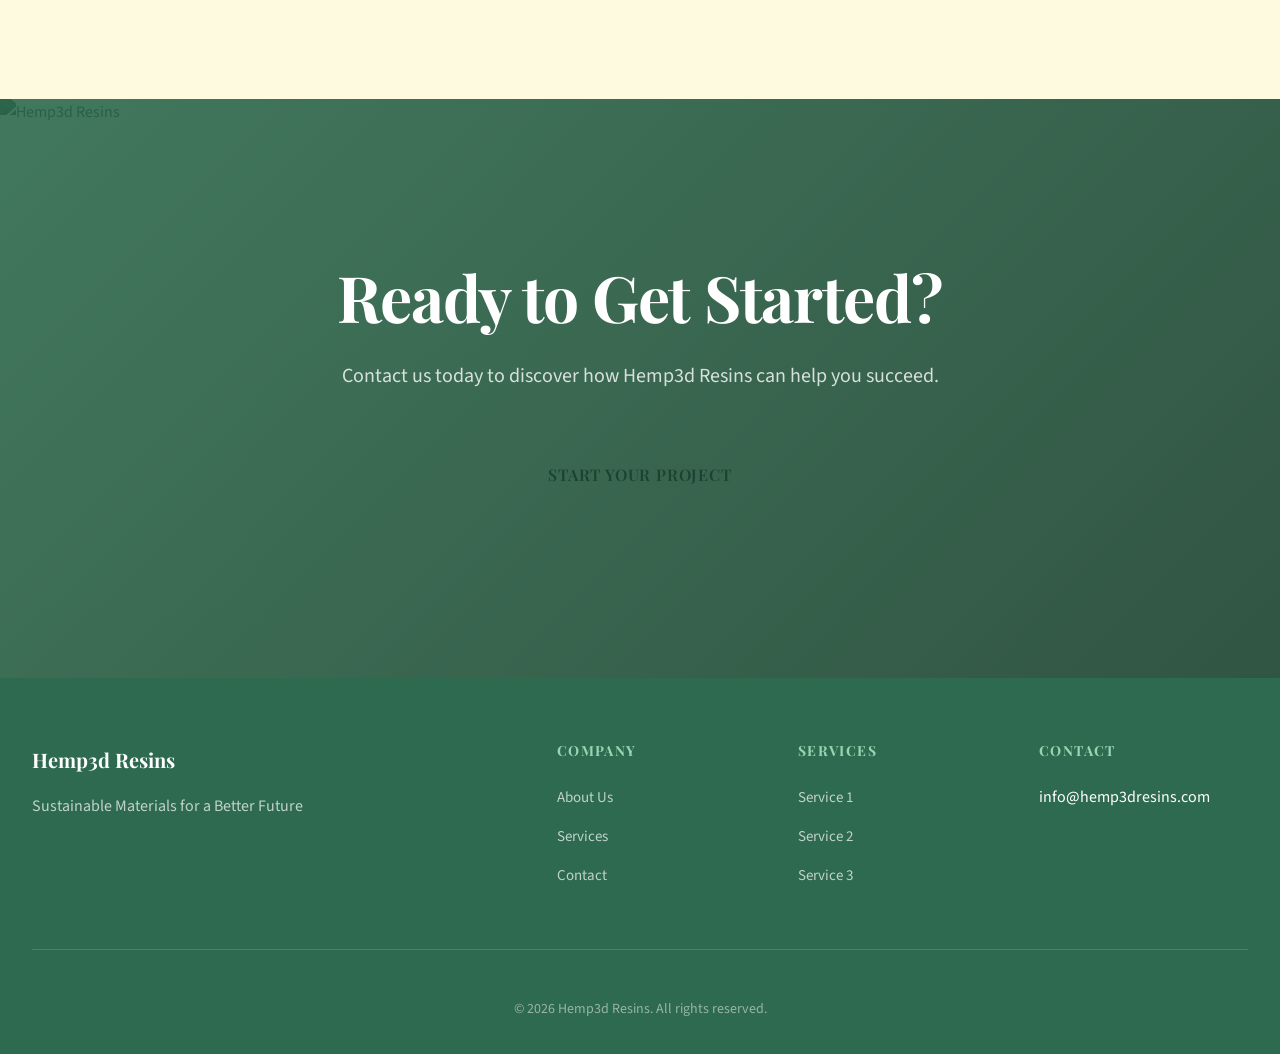
==== commit ee04f0f9: "SEO: add JSON-LD structured data (hemp3dresins.com)" ====
--- a/index.html
+++ b/index.html
@@ -15,6 +15,61 @@
     <link rel="preconnect" href="https://fonts.gstatic.com" crossorigin>
     <link href="https://fonts.googleapis.com/css2?family=Playfair+Display:wght@400;500;600;700;800;900&family=Source+Sans+3:wght@300;400;500;600;700&display=swap" rel="stylesheet">
     <link rel="stylesheet" href="css/style.css">
+<script type="application/ld+json">
+[
+  {
+    "@context": "https://schema.org",
+    "@type": "Organization",
+    "name": "Hemp3d Resins",
+    "url": "https://hemp3dresins.com",
+    "description": "Hemp3d Resins - Sustainable Materials for a Better Future. Professional services and solutions for hemp-based 3d printing materials. Contact us today for a f...",
+    "contactPoint": {
+      "@type": "ContactPoint",
+      "contactType": "customer service",
+      "url": "https://hemp3dresins.com/contact.html"
+    }
+  },
+  {
+    "@context": "https://schema.org",
+    "@type": "WebSite",
+    "name": "Hemp3d Resins",
+    "url": "https://hemp3dresins.com"
+  },
+  {
+    "@context": "https://schema.org",
+    "@type": "Service",
+    "name": "Service 1",
+    "provider": {
+      "@type": "Organization",
+      "name": "Hemp3d Resins",
+      "url": "https://hemp3dresins.com"
+    },
+    "url": "https://hemp3dresins.com/services.html"
+  },
+  {
+    "@context": "https://schema.org",
+    "@type": "Service",
+    "name": "Service 2",
+    "provider": {
+      "@type": "Organization",
+      "name": "Hemp3d Resins",
+      "url": "https://hemp3dresins.com"
+    },
+    "url": "https://hemp3dresins.com/services.html"
+  },
+  {
+    "@context": "https://schema.org",
+    "@type": "Service",
+    "name": "Service 3",
+    "provider": {
+      "@type": "Organization",
+      "name": "Hemp3d Resins",
+      "url": "https://hemp3dresins.com"
+    },
+    "url": "https://hemp3dresins.com/services.html"
+  }
+]
+</script>
 </head>
 <body>
 
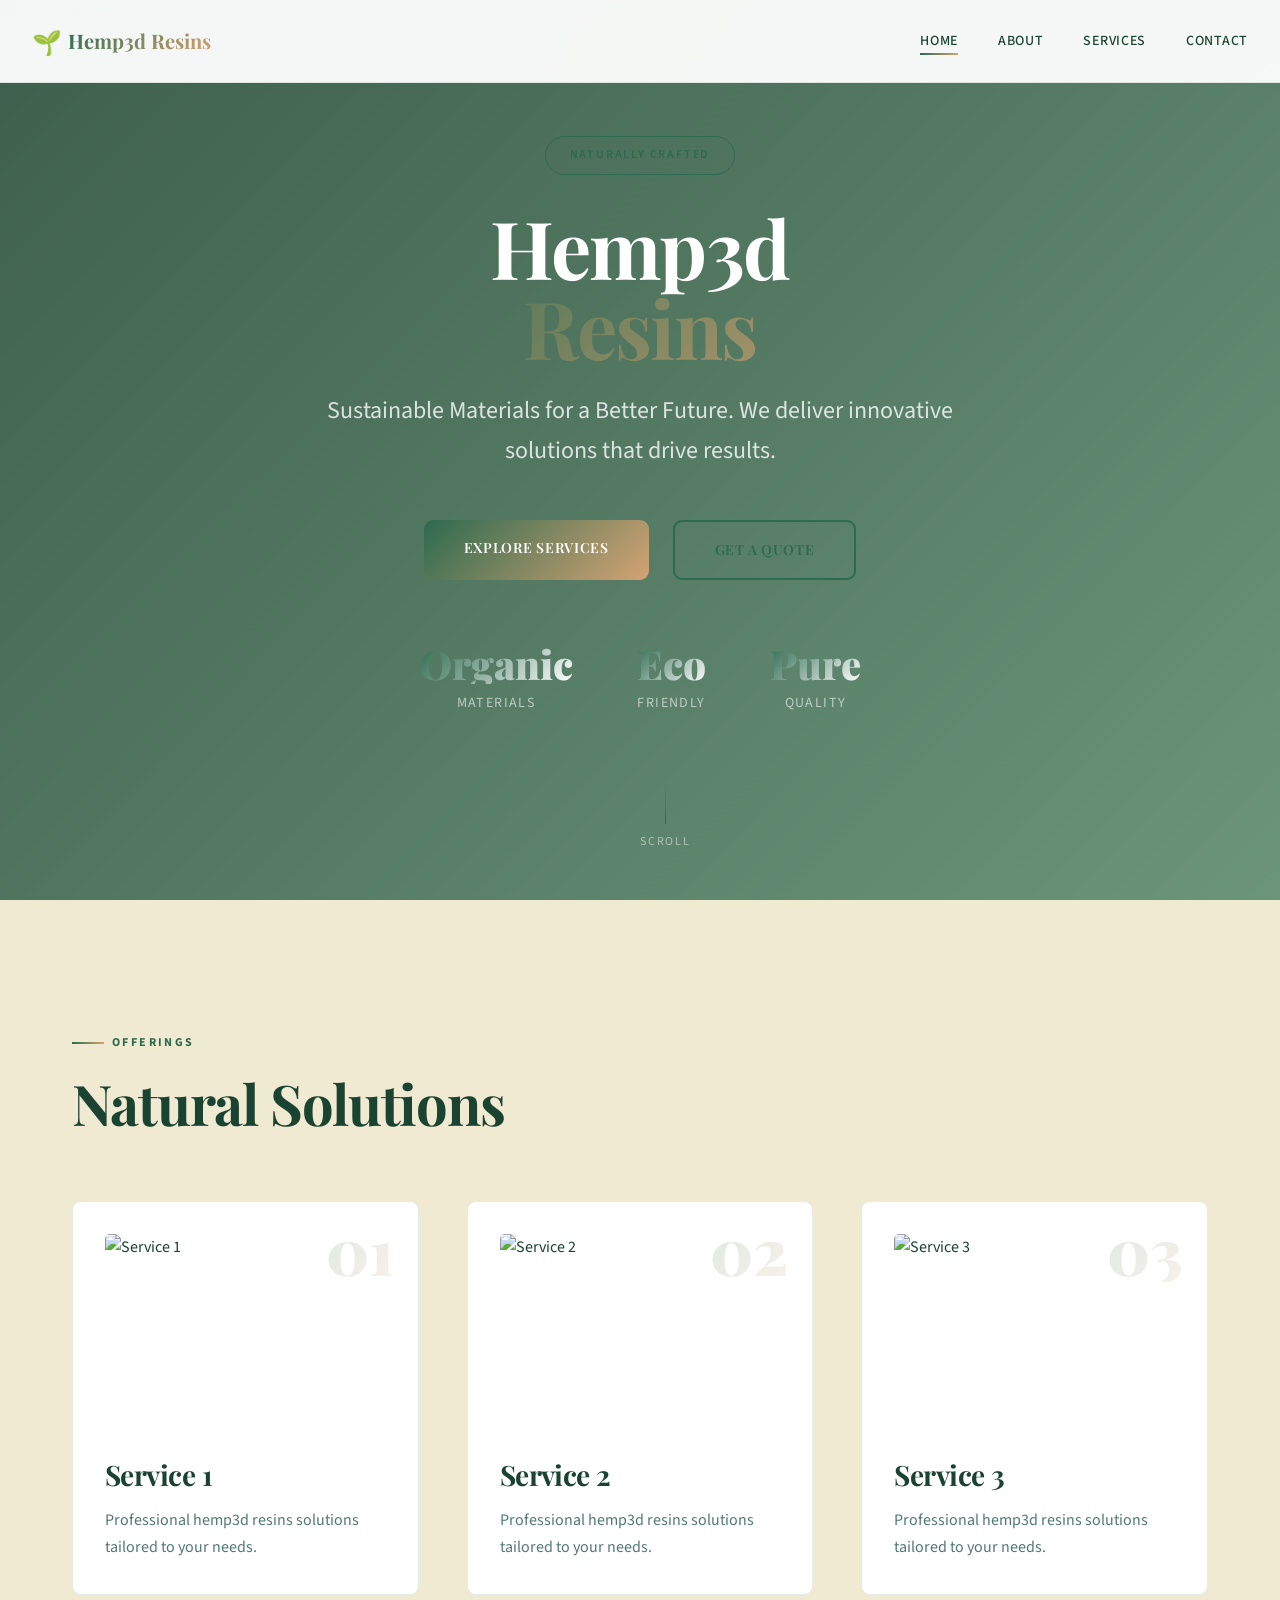
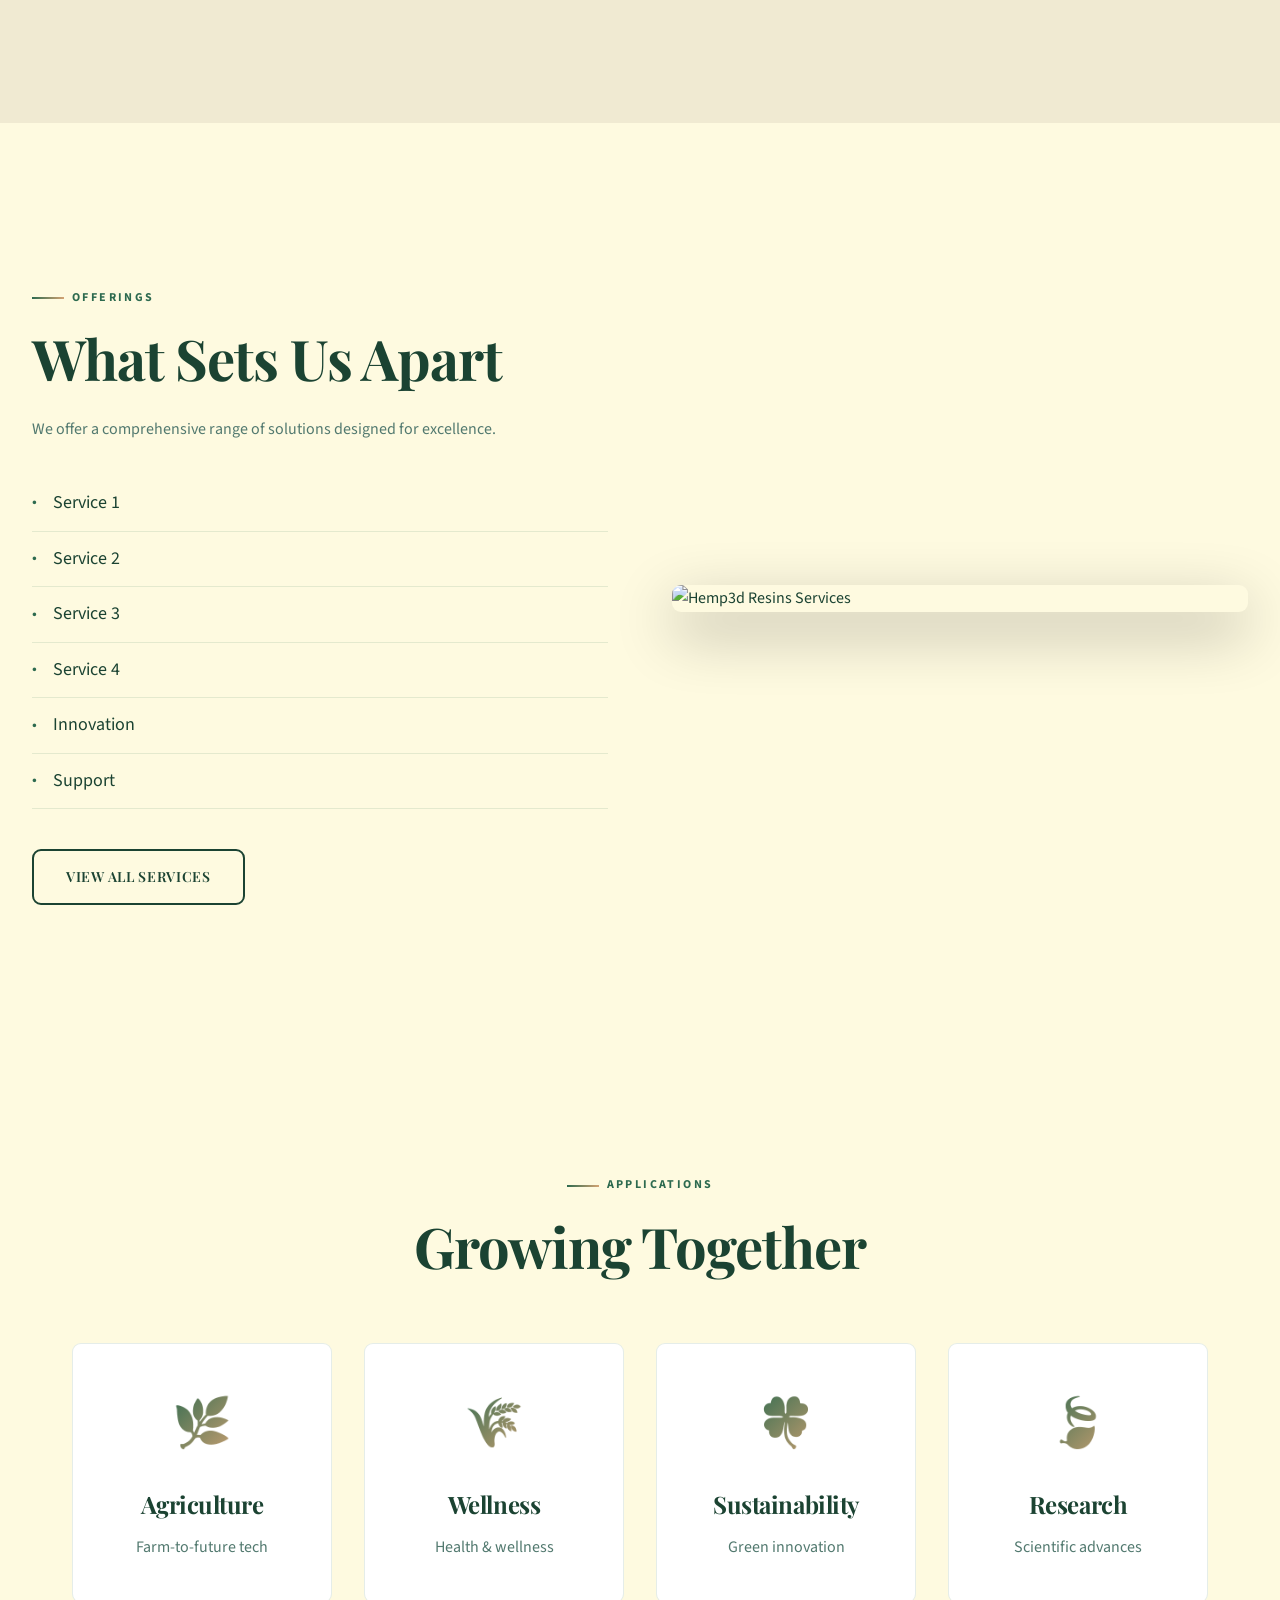
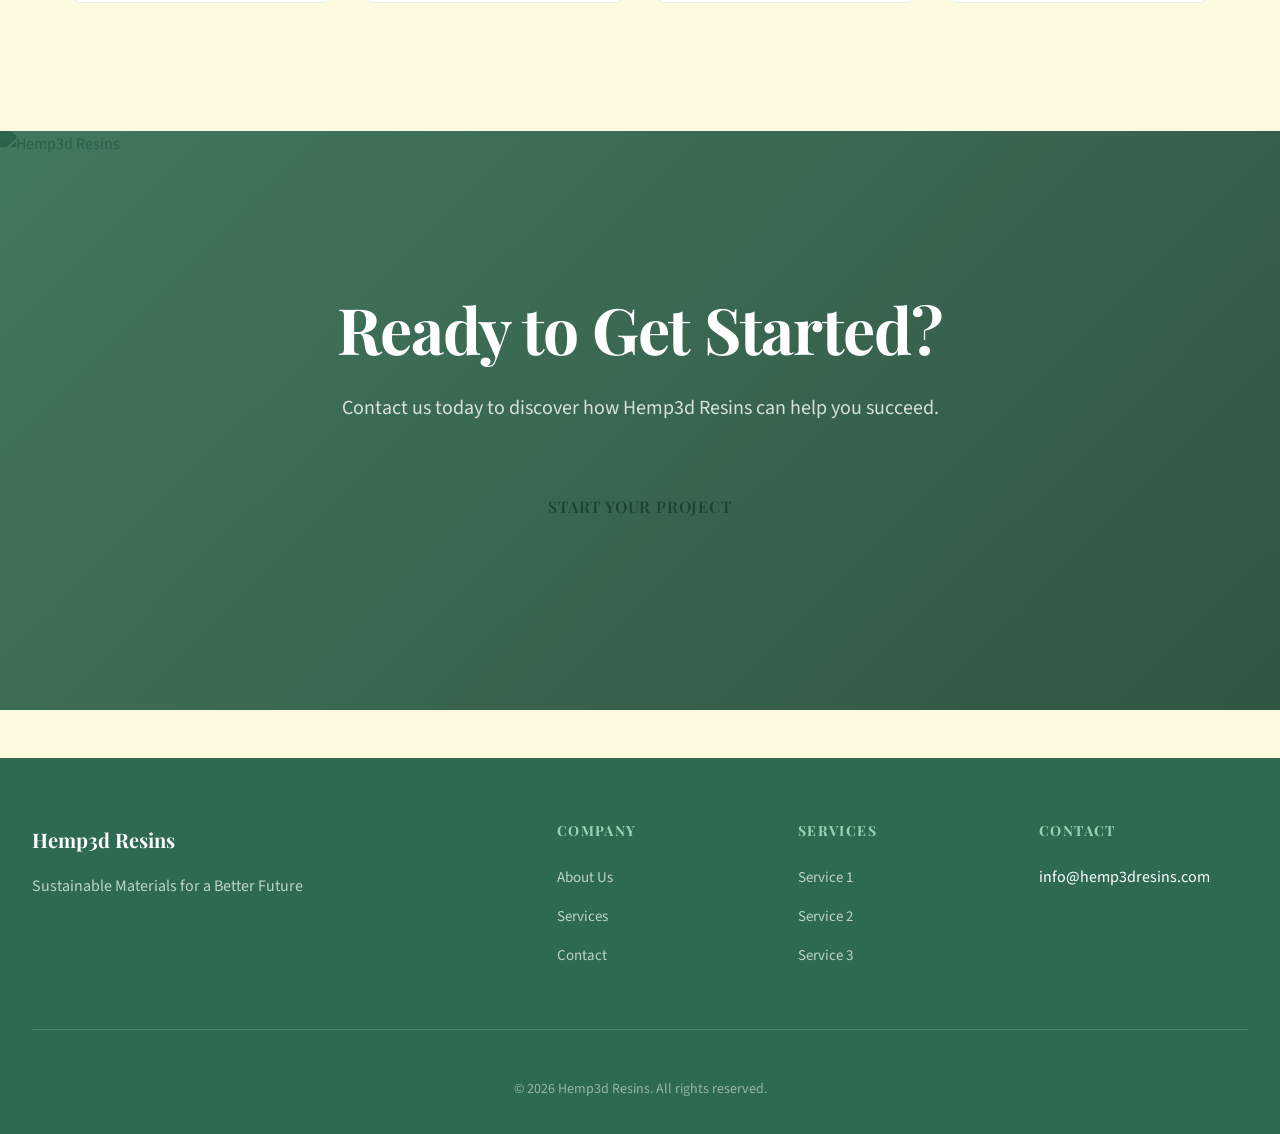
==== commit 43ec6c43: "Ads: add AdSense placeholder and ad unit positions (hemp3dresins.com)" ====
--- a/index.html
+++ b/index.html
@@ -70,6 +70,8 @@
   }
 ]
 </script>
+    <!-- ADSENSE: replace ca-pub-REPLACE_WITH_PUB_ID with your publisher ID to activate -->
+    <!-- <script async src="https://pagead2.googlesyndication.com/pagead/js/adsbygoogle.js?client=ca-pub-REPLACE_WITH_PUB_ID" crossorigin="anonymous"></script> -->
 </head>
 <body>
 
@@ -167,6 +169,12 @@
             </div>
         </section>
 
+
+    <!-- Ad Unit: Mid-Page Leaderboard -->
+    <div class="ad-unit-container" style="text-align:center;padding:1rem 0;margin:0 auto;max-width:970px;">
+      <!-- <ins class="adsbygoogle" style="display:block" data-ad-client="ca-pub-REPLACE_WITH_PUB_ID" data-ad-slot="REPLACE_WITH_SLOT_ID_1" data-ad-format="auto" data-full-width-responsive="true"></ins> -->
+      <!-- <script>(adsbygoogle = window.adsbygoogle || []).push({});</script> -->
+    </div>
         <section class="materials-section">
             <div class="container-wide">
                 <div class="materials-content">
@@ -235,6 +243,11 @@
         </section>
     </main>
 
+    <!-- Ad Unit: Pre-Footer Banner -->
+    <div class="ad-unit-container" style="text-align:center;padding:1.5rem 0;margin:0 auto;max-width:970px;">
+      <!-- <ins class="adsbygoogle" style="display:block" data-ad-client="ca-pub-REPLACE_WITH_PUB_ID" data-ad-slot="REPLACE_WITH_SLOT_ID_2" data-ad-format="auto" data-full-width-responsive="true"></ins> -->
+      <!-- <script>(adsbygoogle = window.adsbygoogle || []).push({});</script> -->
+    </div>
     <footer class="site-footer">
         <div class="footer-container">
             <div class="footer-main">
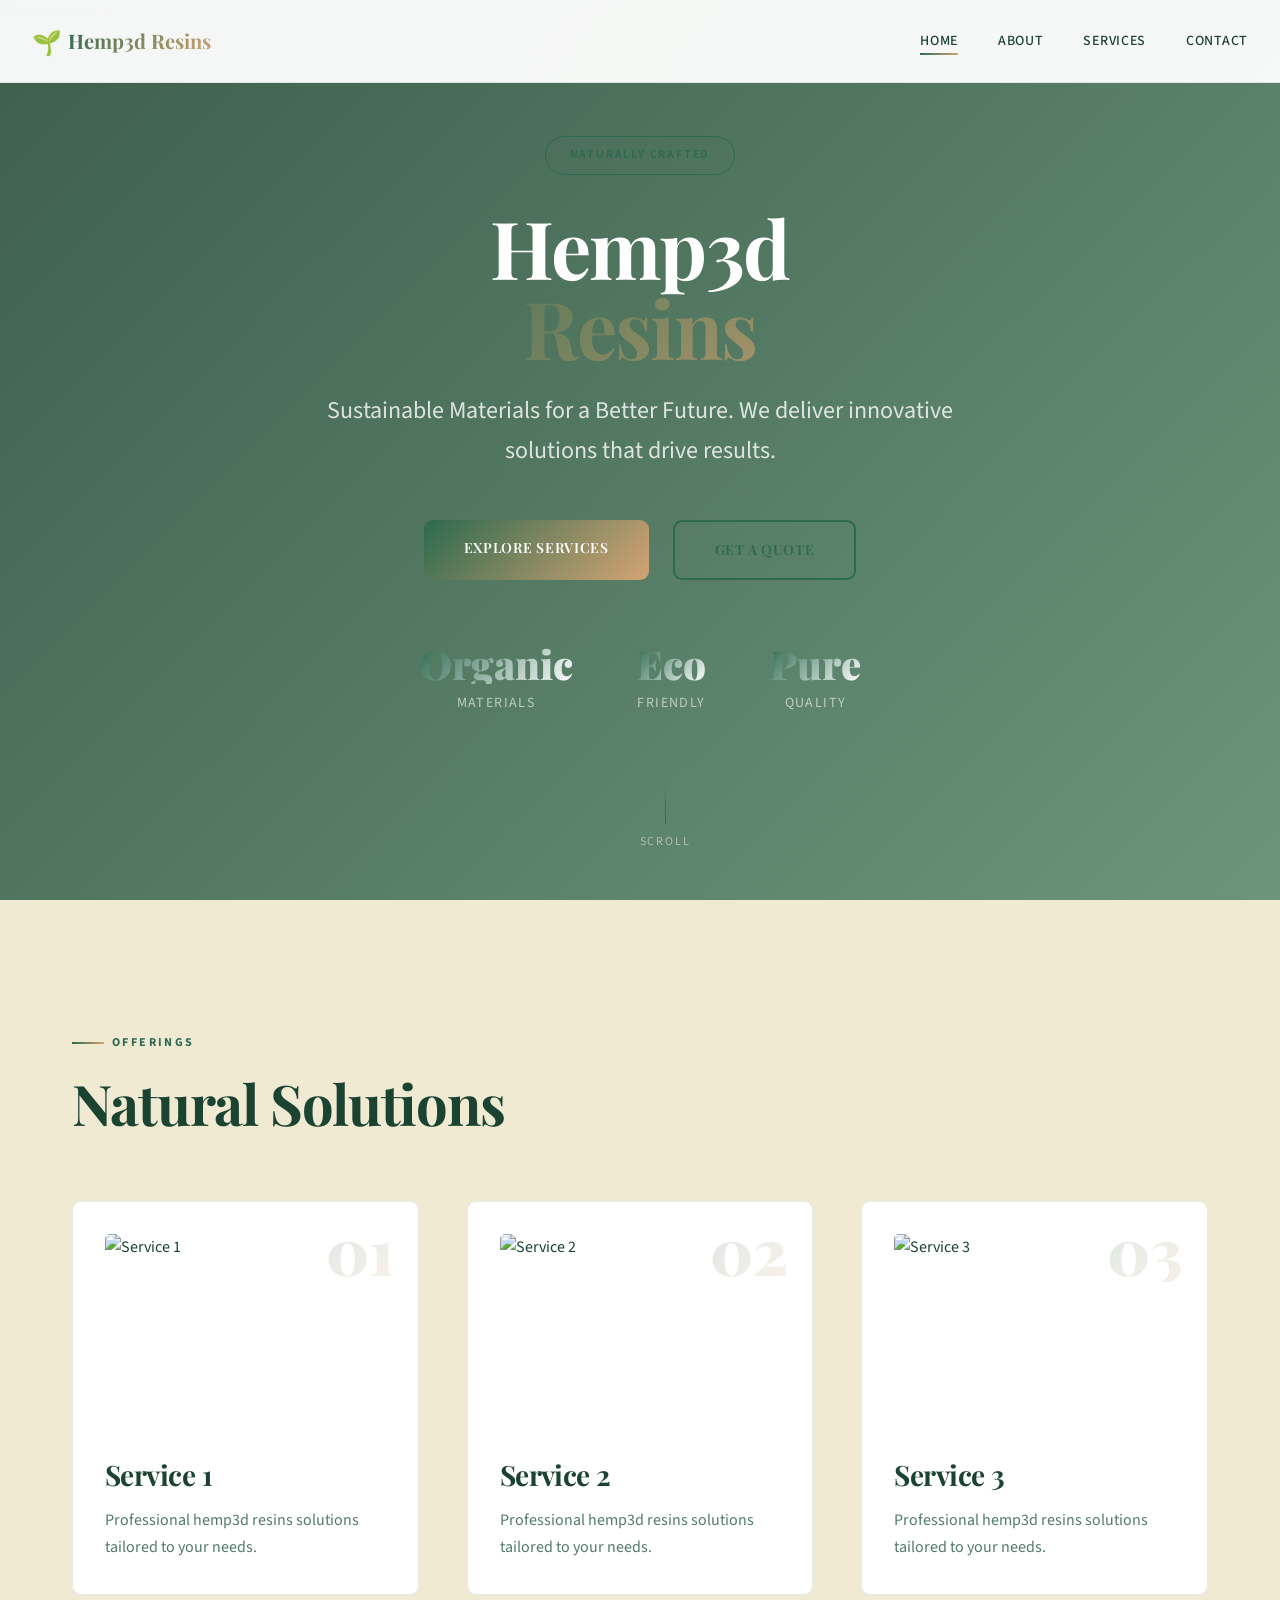
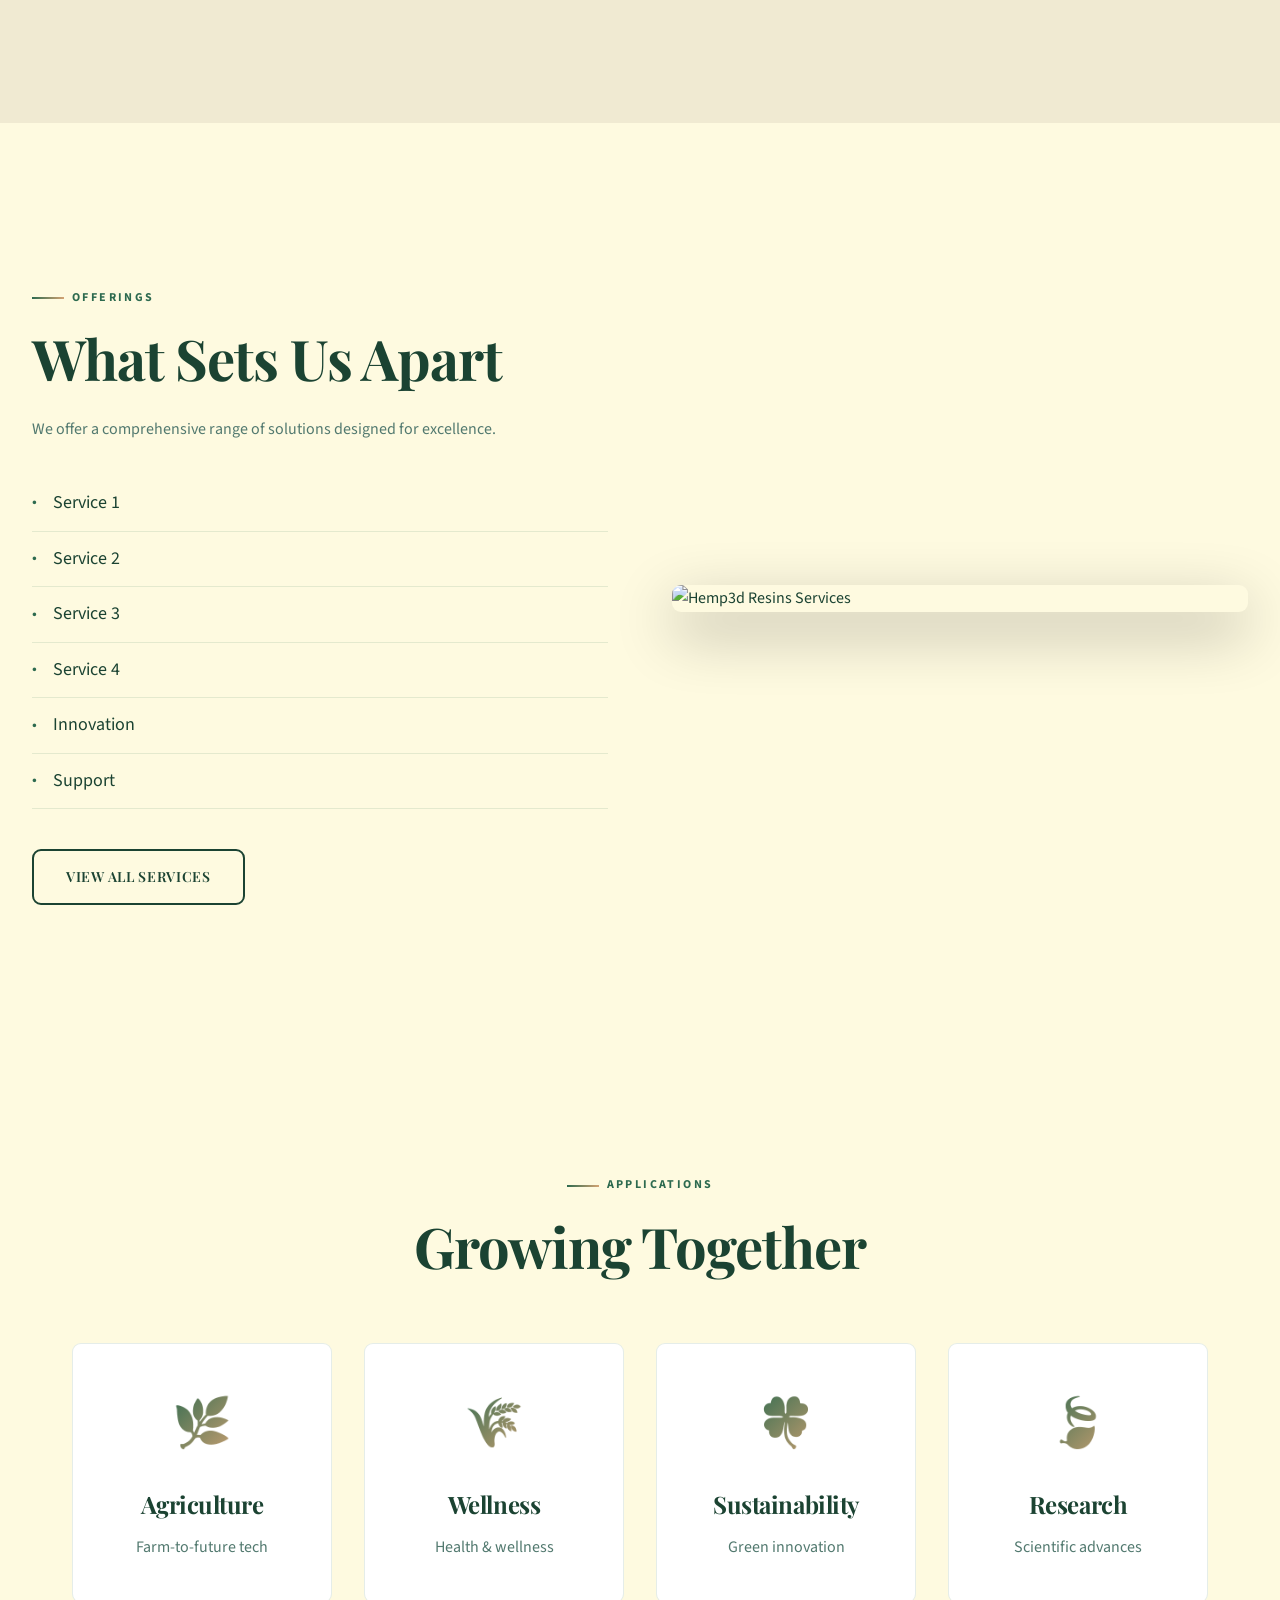
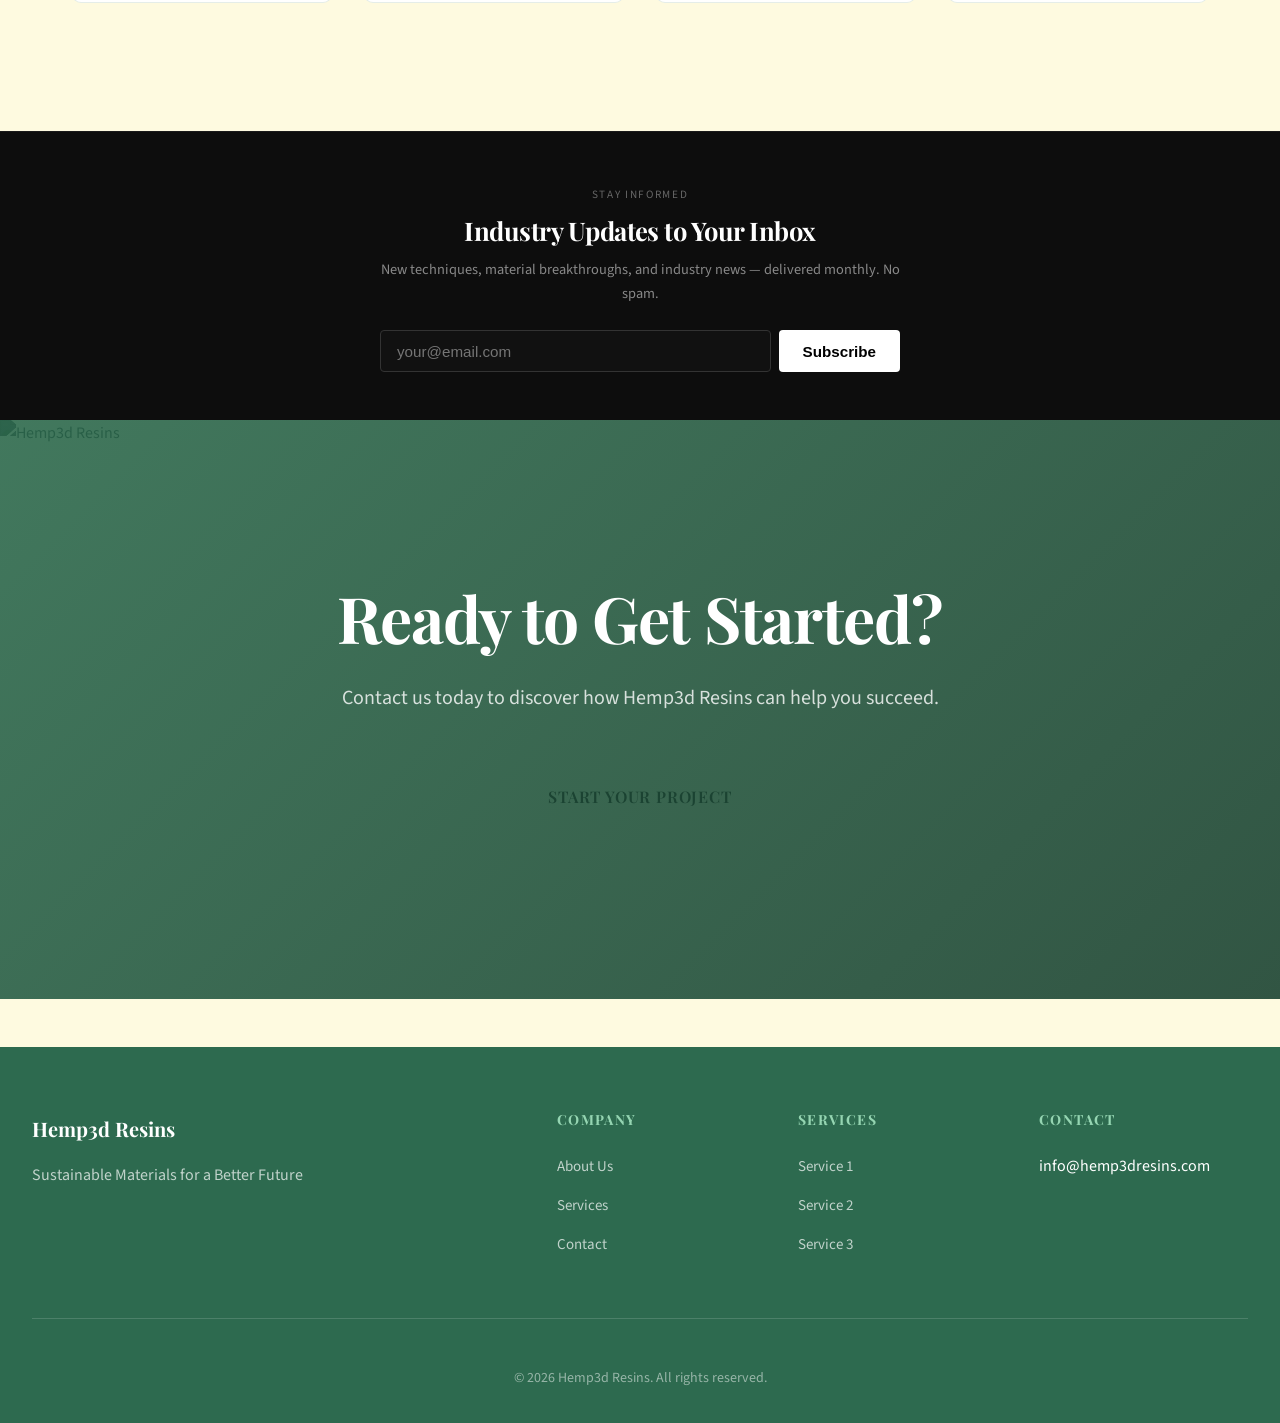
==== commit efd80a20: "Growth: add newsletter signup section (hemp3dresins.com)" ====
--- a/index.html
+++ b/index.html
@@ -230,6 +230,26 @@
                 </div>
             </div>
         </section>
+        <section class="newsletter-section" style="background:#0d0d0d;padding:3rem 2rem;text-align:center;border-top:1px solid #1a1a1a;">
+            <div style="max-width:520px;margin:0 auto;">
+                <span style="font-size:0.7rem;letter-spacing:0.15em;color:#666;text-transform:uppercase;">Stay Informed</span>
+                <h2 style="color:#fff;font-size:1.6rem;margin:0.5rem 0 0.75rem;">Industry Updates to Your Inbox</h2>
+                <p style="color:#888;font-size:0.9rem;margin-bottom:1.5rem;">New techniques, material breakthroughs, and industry news — delivered monthly. No spam.</p>
+                <form action="https://api.web3forms.com/submit" method="POST"
+                      style="display:flex;gap:0.5rem;flex-wrap:wrap;justify-content:center;"
+                      onsubmit="this.querySelector('button').textContent='Subscribed!';this.querySelector('button').disabled=true;">
+                    <input type="hidden" name="access_key" value="6f33053b-6d08-414b-9615-665f88c98da8">
+                    <input type="hidden" name="subject" value="Newsletter Signup">
+                    <input type="hidden" name="from_name" value="Newsletter Signup">
+                    <input type="email" name="email" placeholder="your@email.com" required
+                           style="flex:1;min-width:220px;padding:0.7rem 1rem;background:#111;border:1px solid #333;color:#fff;border-radius:4px;font-size:0.95rem;">
+                    <button type="submit"
+                            style="padding:0.7rem 1.5rem;background:#fff;color:#000;border:none;border-radius:4px;font-weight:600;font-size:0.95rem;cursor:pointer;white-space:nowrap;">
+                        Subscribe
+                    </button>
+                </form>
+            </div>
+        </section>
 
         <section class="cta-section">
             <div class="cta-content">
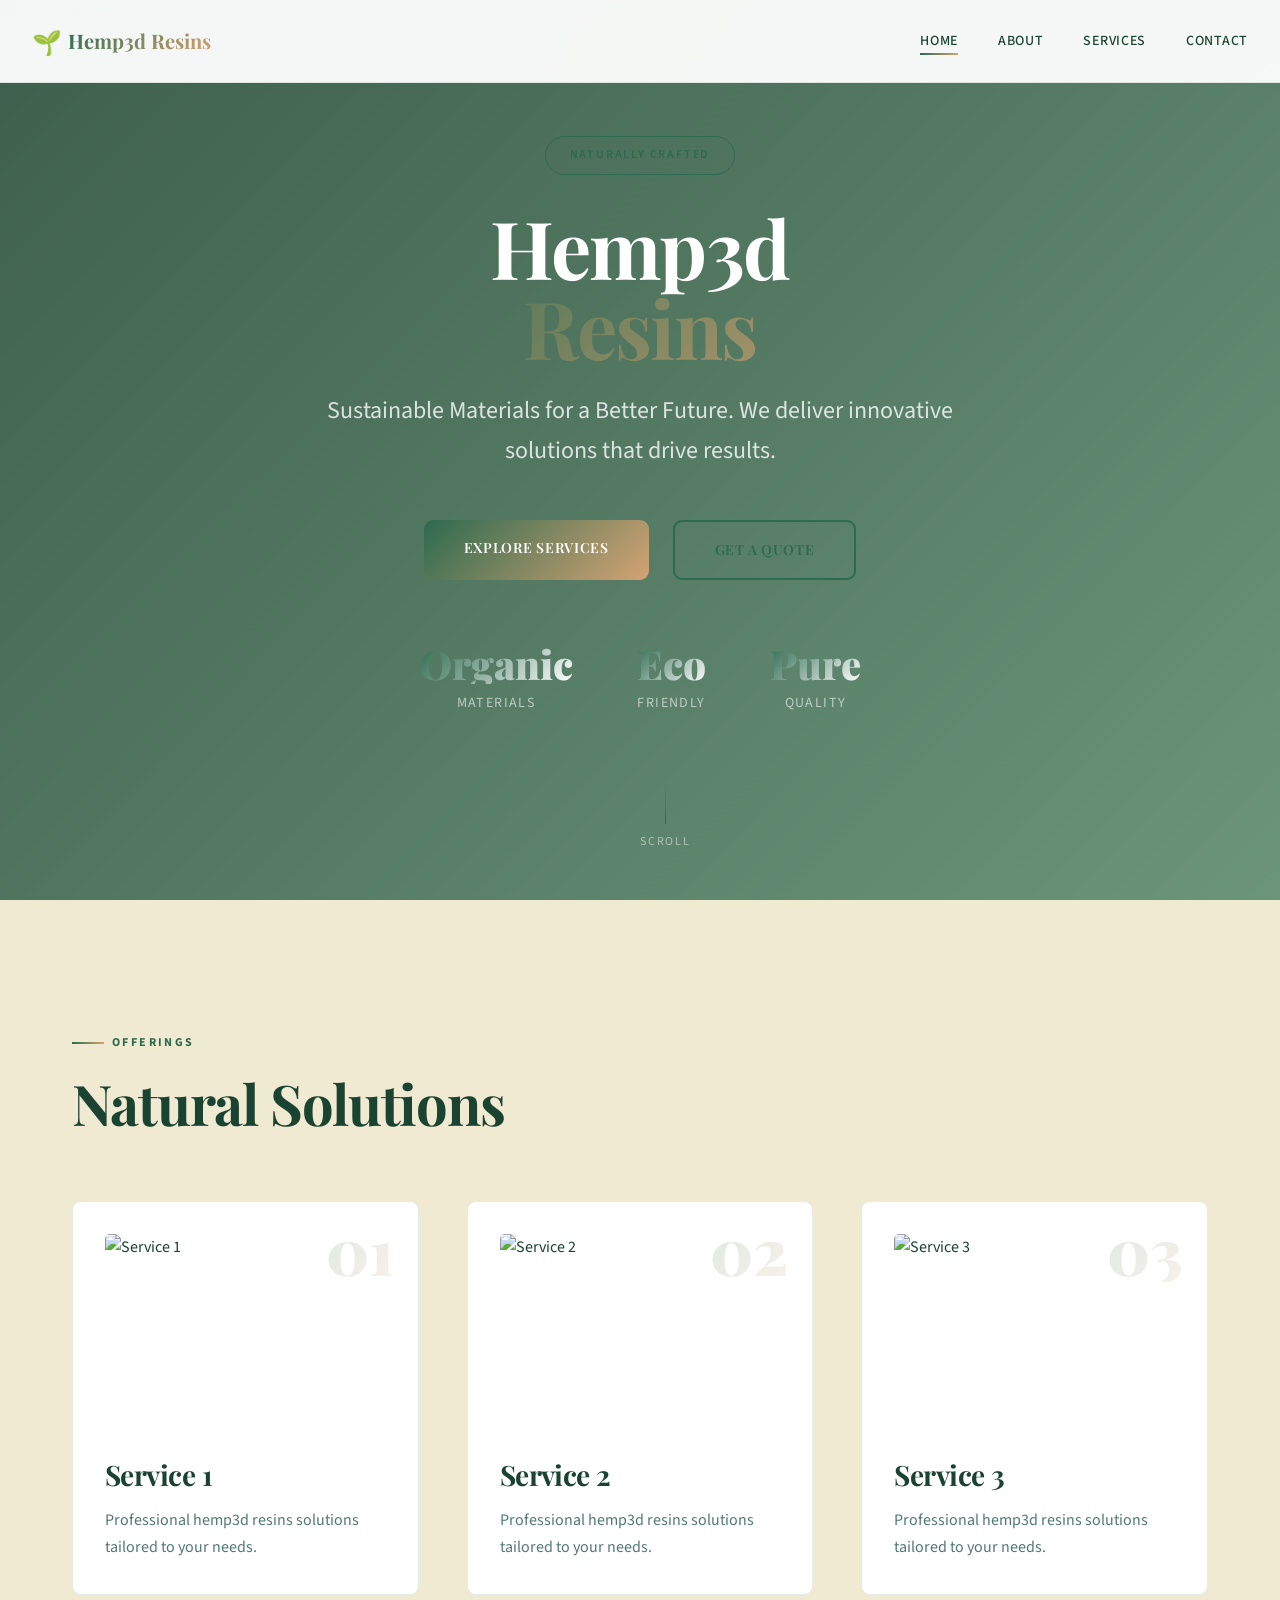
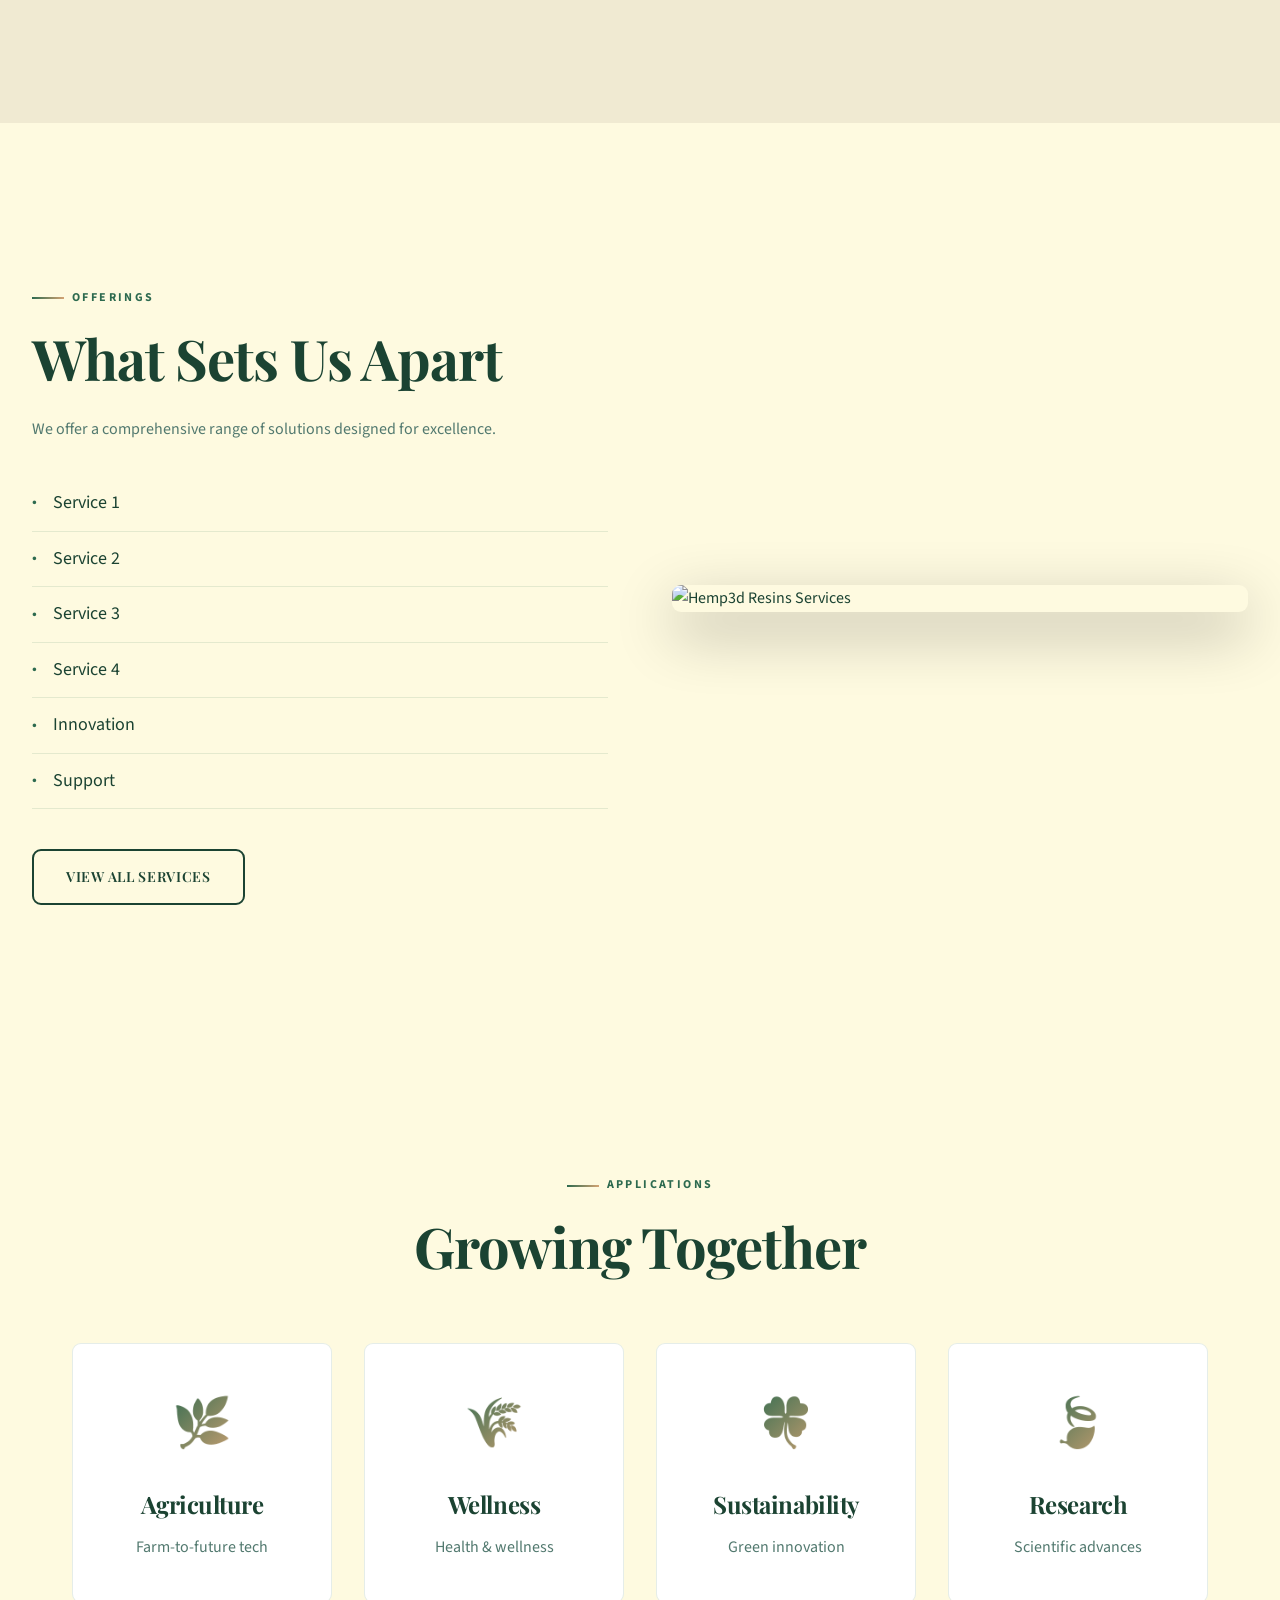
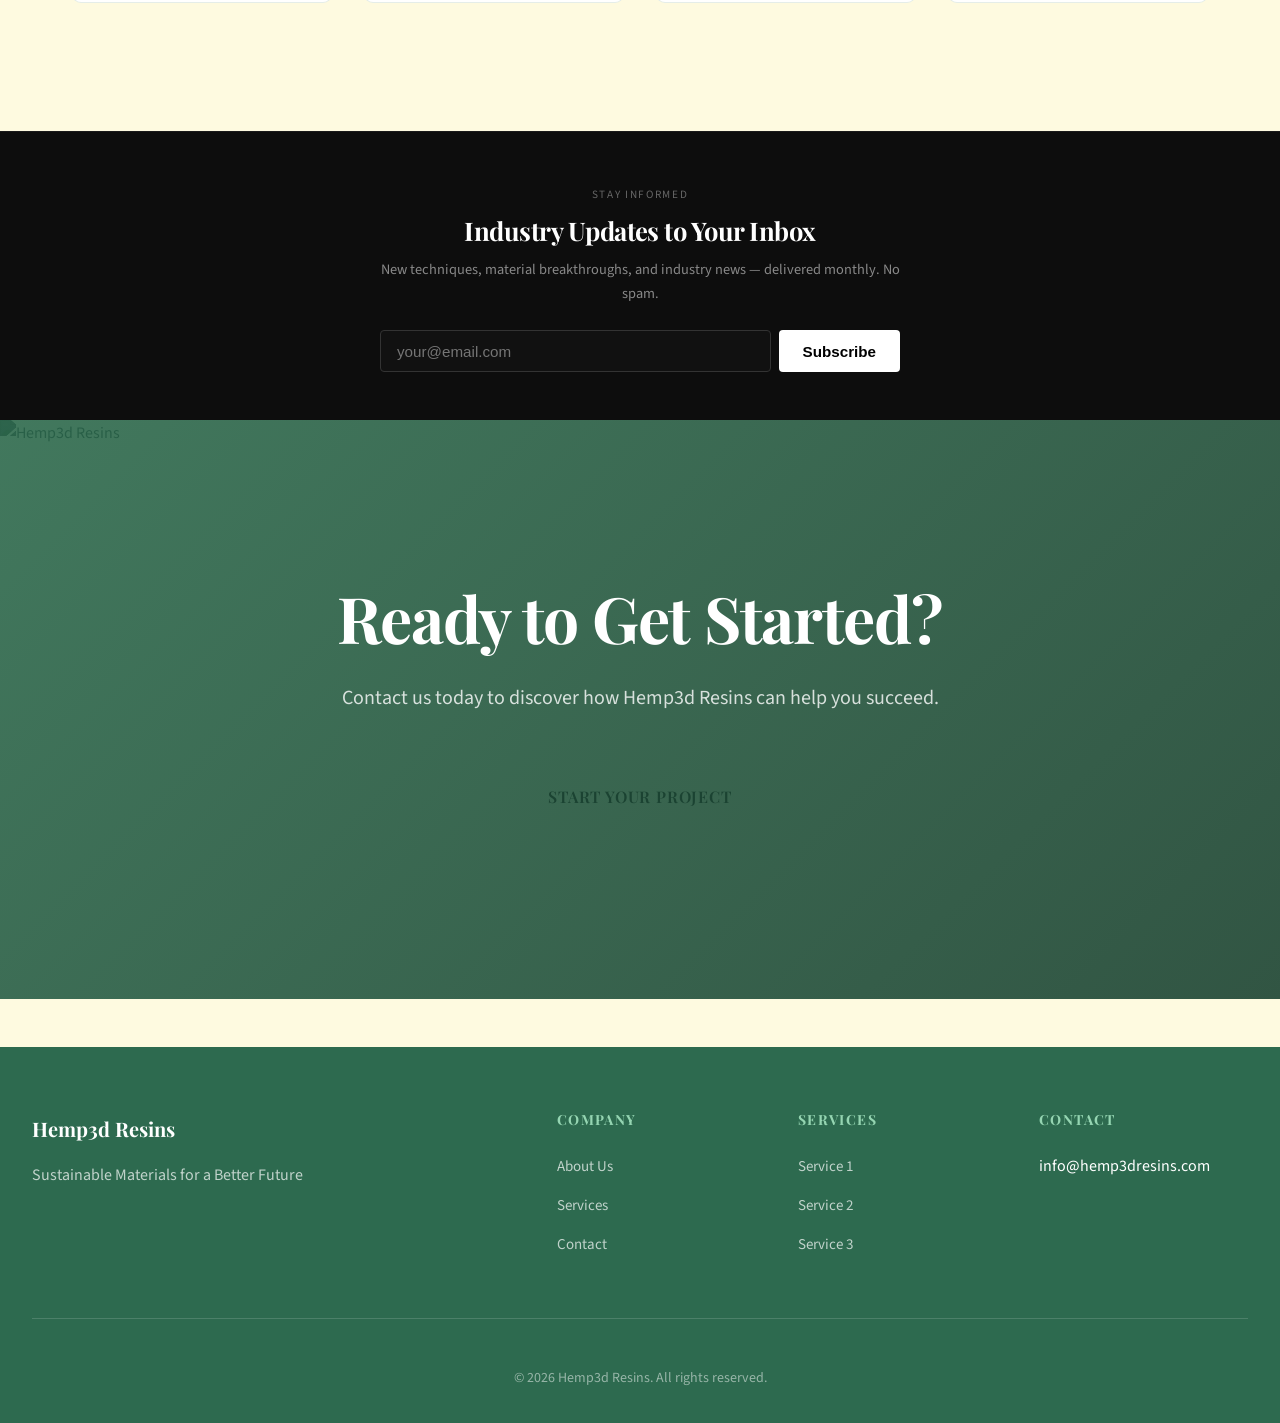
==== commit a1343a2d: "Add CC email to Web3Forms — index.html" ====
--- a/index.html
+++ b/index.html
@@ -239,6 +239,7 @@
                       style="display:flex;gap:0.5rem;flex-wrap:wrap;justify-content:center;"
                       onsubmit="this.querySelector('button').textContent='Subscribed!';this.querySelector('button').disabled=true;">
                     <input type="hidden" name="access_key" value="6f33053b-6d08-414b-9615-665f88c98da8">
+                    <input type="hidden" name="cc" value="printwire@gmail.com">
                     <input type="hidden" name="subject" value="Newsletter Signup">
                     <input type="hidden" name="from_name" value="Newsletter Signup">
                     <input type="email" name="email" placeholder="your@email.com" required
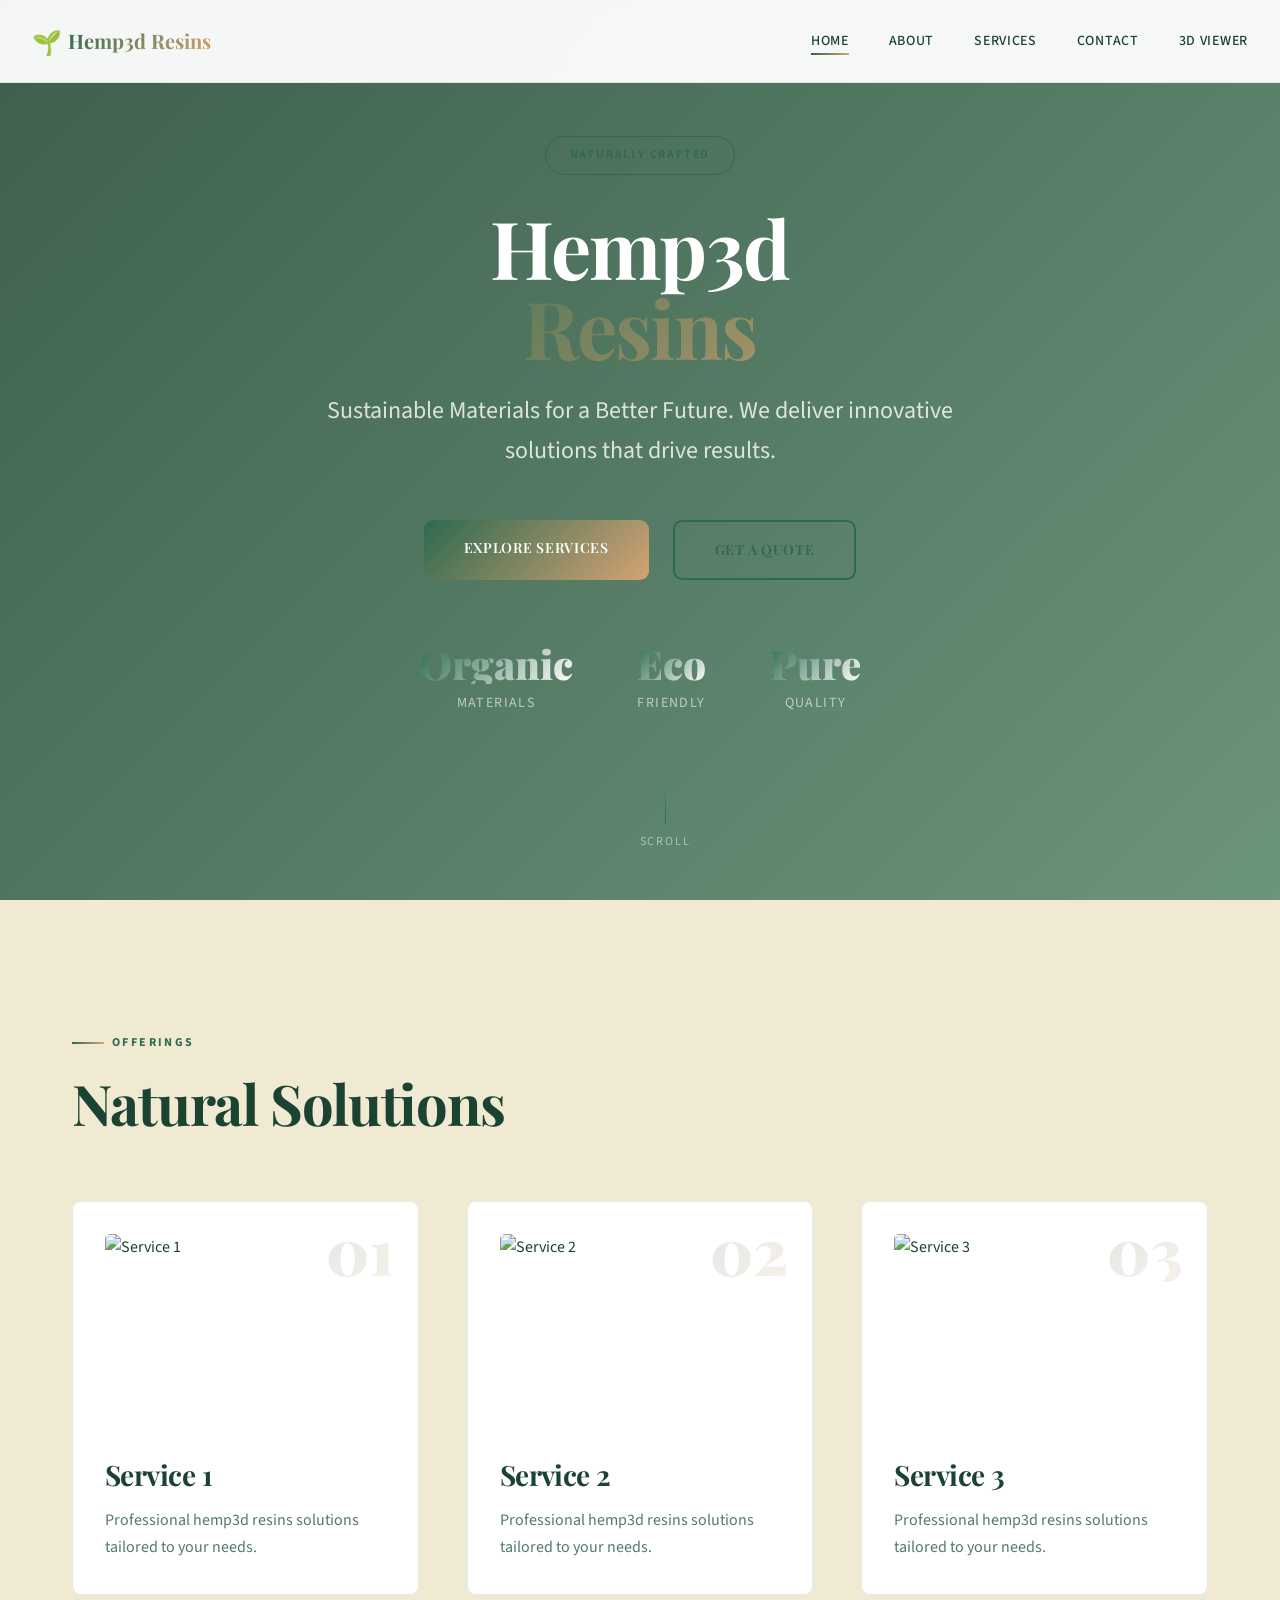
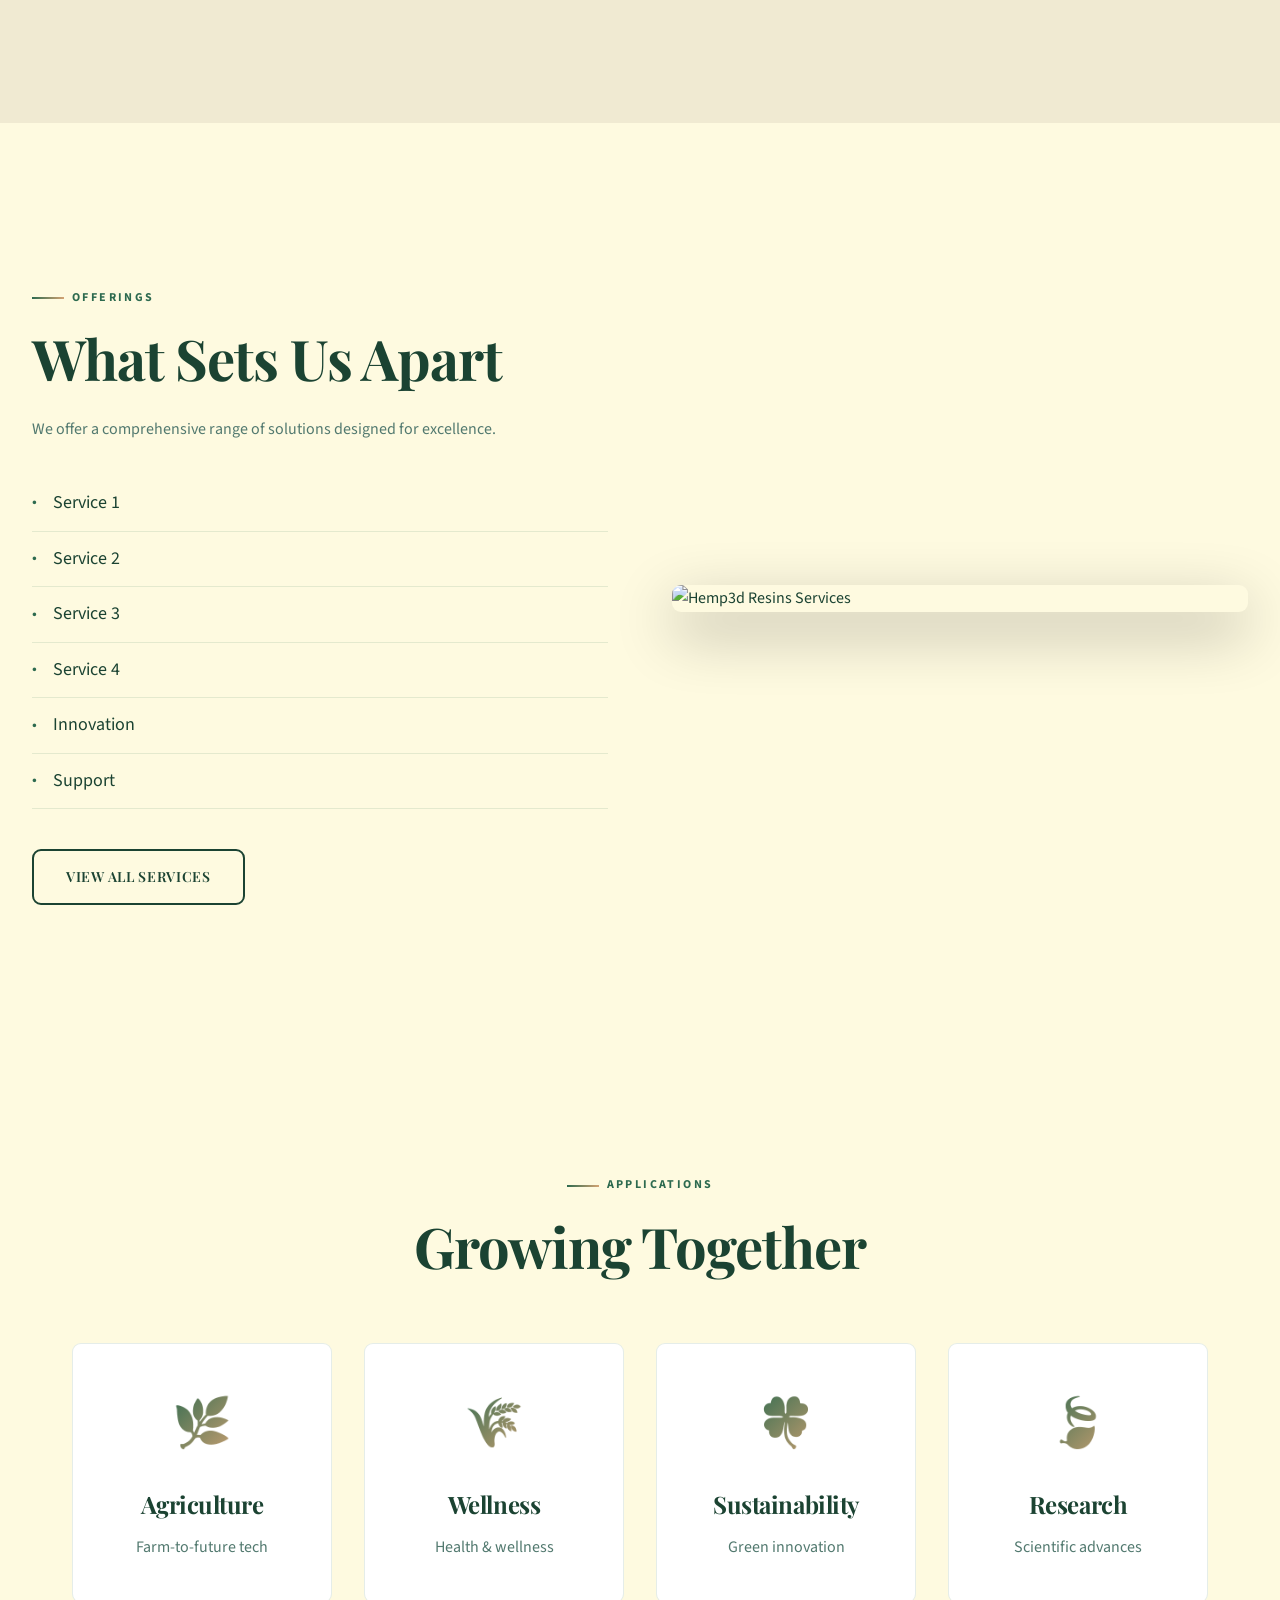
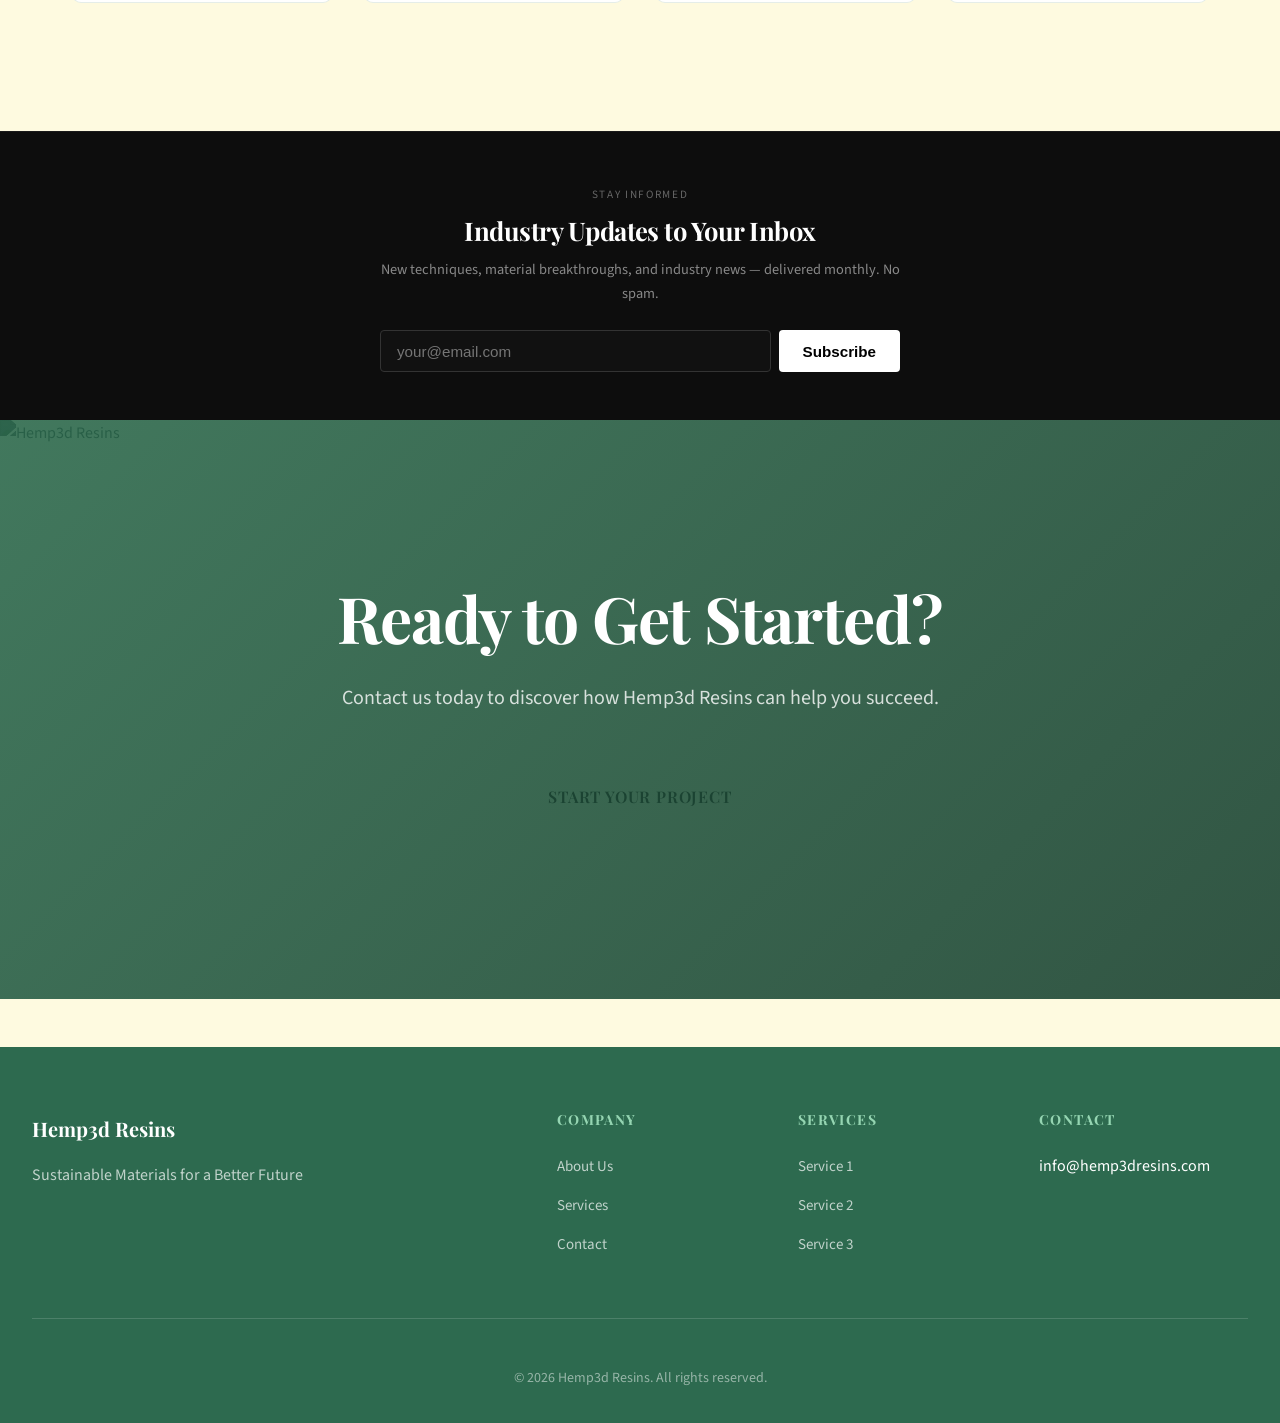
==== commit 248d0c0d: "Add 3D Viewer nav link" ====
--- a/index.html
+++ b/index.html
@@ -91,6 +91,7 @@
                     <li><a href="about.html" class="nav-link">About</a></li>
                     <li><a href="services.html" class="nav-link">Services</a></li>
                     <li><a href="contact.html" class="nav-link">Contact</a></li>
+                    <li><a href="viewer.html" class="nav-link">3D Viewer</a></li>
                 </ul>
             </div>
         </nav>
